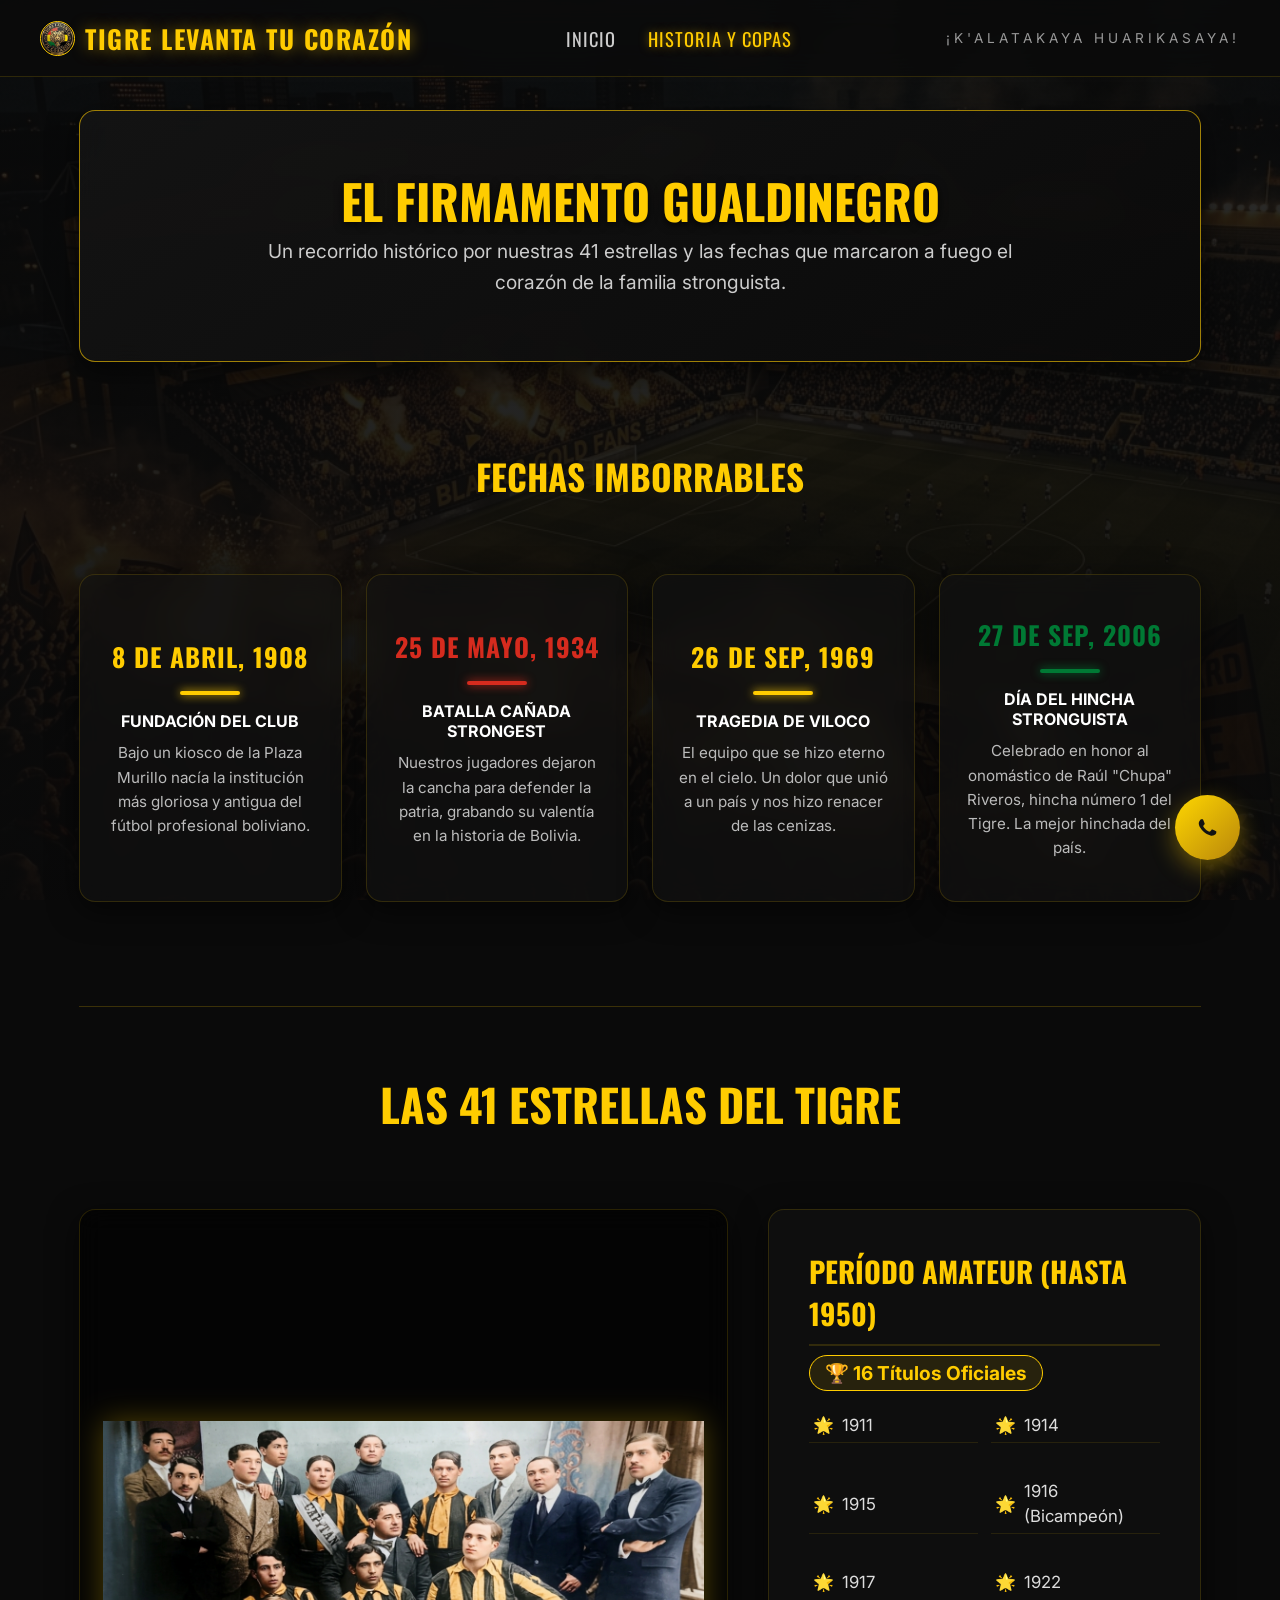
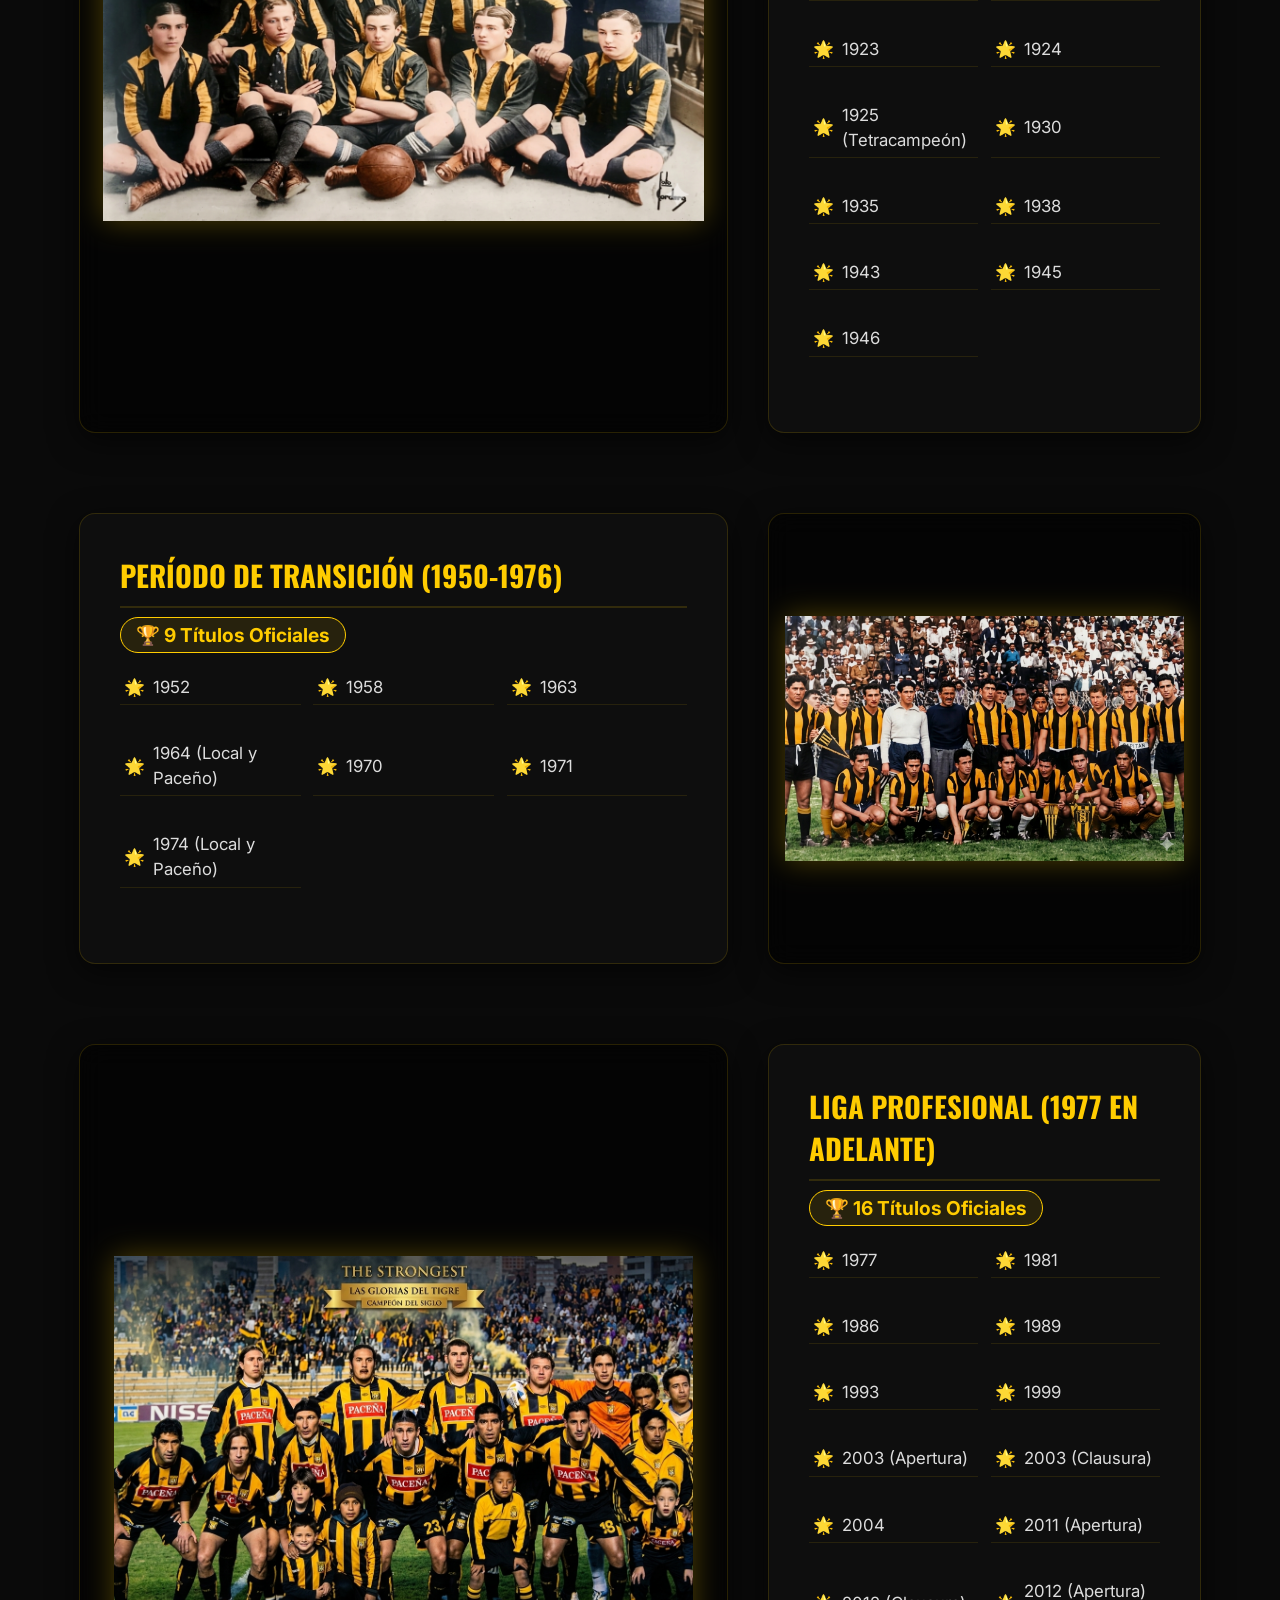
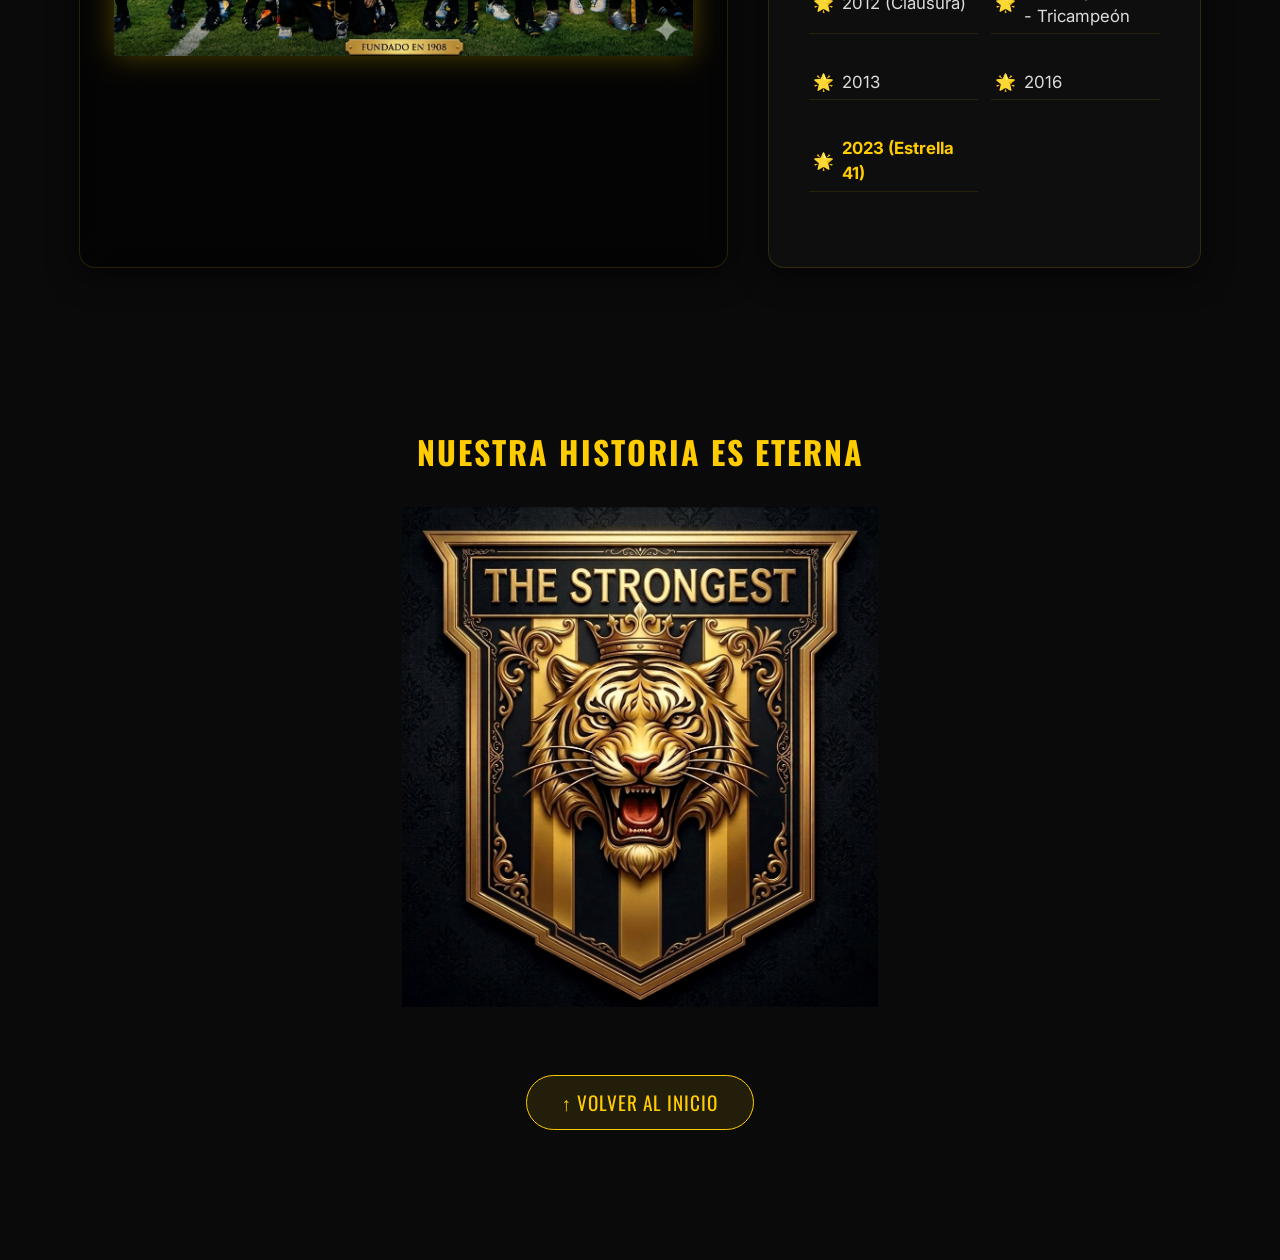
==== historia.html @ fad2a31a "Agregada pagina historia.html y nav links actualizados" ====
<!DOCTYPE html>
<html lang="es">

<head>
    <meta charset="UTF-8">
    <meta name="viewport" content="width=device-width, initial-scale=1.0">
    <title>Historia y Copas | Tigre Levanta Tu Corazón</title>
    <meta name="description"
        content="Línea de tiempo de las 41 estrellas y fechas históricas del Club The Strongest.">
    <link
        href="https://fonts.googleapis.com/css2?family=Oswald:wght@400;600;700&family=Inter:wght@300;400;600;800&display=swap"
        rel="stylesheet">
    <link rel="stylesheet" href="css/styles.css">
    <style>
        .timeline-list {
            list-style: none; display: grid; grid-template-columns: repeat(auto-fit, minmax(140px, 1fr)); gap: 0.8rem; text-align: left; margin-bottom: 1rem;
        }
        .timeline-list li {
            font-size: 1.05rem; padding: 4px; border-bottom: 1px solid rgba(255,204,0,0.1); display: flex; align-items: center; gap: 8px;
        }
        .timeline-card {
            width: 100%; text-align: left; align-items: flex-start; justify-content: flex-start;
        }
        .timeline-card h3 {
            font-size: 1.8rem; border-bottom: 2px solid var(--card-border); padding-bottom: 10px; margin-bottom: 15px; width: 100%; color: var(--gold);
        }
        .timeline-card p {
            text-align: left; width: 100%; color: #ccc; margin-bottom: 1.5rem;
        }
    </style>
</head>

<body>
    <!-- Navbar -->
    <nav class="navbar">
        <div class="nav-brand">
            <img src="assets/logo.png" alt="Logo" class="nav-logo"> TIGRE LEVANTA TU CORAZÓN
        </div>
        <div class="nav-links">
            <a href="index.html" class="nav-link">Inicio</a>
            <a href="historia.html" class="nav-link active">Historia y Copas</a>
        </div>
        <div class="nav-slogan">¡K'ALATAKAYA HUARIKASAYA!</div>
    </nav>

    <main class="main-container">
        
        <!-- Hero Section -->
        <div class="hero-card dynamic-card" style="max-width: 100%; text-align: center; justify-content: center; margin-bottom: 1rem; padding: 4rem 2rem;">
            <h1 style="font-size: 3rem;">El Firmamento Gualdinegro</h1>
            <p style="text-align: center; font-size: 1.2rem; max-width: 800px; margin: 0 auto;">Un recorrido histórico por nuestras 41 estrellas y las fechas que marcaron a fuego el corazón de la familia stronguista.</p>
        </div>

        <!-- Hitos Históricos -->
        <h2 style="color:var(--gold); text-align:center; font-family:'Oswald', sans-serif; font-size: 2.2rem; margin: 2rem 0;">Fechas Imborrables</h2>
        
        <div class="pillars-grid-row" style="grid-template-columns: repeat(4, 1fr);">
            <div class="pillar-card dynamic-card" style="padding: 2.5rem 1.5rem;">
                <h3 style="color:var(--gold); font-size:1.6rem; letter-spacing: 1px;">8 de Abril, 1908</h3>
                <div class="accent-line gold" style="margin-bottom: 1rem;"></div>
                <p style="font-weight:bold; color: #fff; margin-bottom: 10px; text-transform: uppercase;">Fundación del Club</p>
                <p style="font-size:0.95rem; color:#bbb; line-height: 1.6;">Bajo un kiosco de la Plaza Murillo nacía la institución más gloriosa y antigua del fútbol profesional boliviano.</p>
            </div>

            <div class="pillar-card dynamic-card" style="padding: 2.5rem 1.5rem;">
                <h3 style="color:var(--red); font-size:1.6rem; letter-spacing: 1px;">25 de Mayo, 1934</h3>
                <div class="accent-line red" style="margin-bottom: 1rem;"></div>
                <p style="font-weight:bold; color: #fff; margin-bottom: 10px; text-transform: uppercase;">Batalla Cañada Strongest</p>
                <p style="font-size:0.95rem; color:#bbb; line-height: 1.6;">Nuestros jugadores dejaron la cancha para defender la patria, grabando su valentía en la historia de Bolivia.</p>
            </div>
            
            <div class="pillar-card dynamic-card" style="padding: 2.5rem 1.5rem;">
                <h3 style="color:var(--gold); font-size:1.6rem; letter-spacing: 1px;">26 de Sep, 1969</h3>
                <div class="accent-line gold" style="margin-bottom: 1rem;"></div>
                <p style="font-weight:bold; color: #fff; margin-bottom: 10px; text-transform: uppercase;">Tragedia de Viloco</p>
                <p style="font-size:0.95rem; color:#bbb; line-height: 1.6;">El equipo que se hizo eterno en el cielo. Un dolor que unió a un país y nos hizo renacer de las cenizas.</p>
            </div>

            <div class="pillar-card dynamic-card" style="padding: 2.5rem 1.5rem;">
                <h3 style="color:var(--green); font-size:1.6rem; letter-spacing: 1px;">27 de Sep, 2006</h3>
                <div class="accent-line green" style="margin-bottom: 1rem;"></div>
                <p style="font-weight:bold; color: #fff; margin-bottom: 10px; text-transform: uppercase;">Día del Hincha Stronguista</p>
                <p style="font-size:0.95rem; color:#bbb; line-height: 1.6;">Celebrado en honor al onomástico de Raúl "Chupa" Riveros, hincha número 1 del Tigre. La mejor hinchada del país.</p>
            </div>
        </div>

        <!-- Timeline Copas -->
        <h2 style="color:var(--gold); text-align:center; font-family:'Oswald', sans-serif; font-size: 2.8rem; margin: 4rem 0 2rem; border-top: 1px solid rgba(255,204,0,0.2); padding-top: 4rem;">Las 41 Estrellas del Tigre</h2>

        <!-- Era Amateur -->
        <div class="top-grid" style="margin-bottom: 2.5rem;">
            <div class="star-card dynamic-card" style="padding:1rem; overflow:hidden; border-radius: 16px; background: rgba(0,0,0,0.6); align-items:center; justify-content:center; display:flex;">
                <img src="assets/copas.png" alt="Amateur" style="width:100%; height:100%; object-fit:contain; min-height:350px; max-height:400px; filter: drop-shadow(0 0 15px rgba(255,204,0,0.3));">
            </div>
            <div class="news-card dynamic-card timeline-card">
                <h3>Período Amateur (hasta 1950)</h3>
                <p><span style="color:var(--gold); font-weight:bold; font-size:1.2rem; background: rgba(255,204,0,0.1); padding: 5px 15px; border-radius: 20px; border: 1px solid var(--gold);">🏆 16 Títulos Oficiales</span></p>
                <ul class="timeline-list">
                    <li><span style="color:var(--gold)">🌟</span> 1911</li>
                    <li><span style="color:var(--gold)">🌟</span> 1914</li>
                    <li><span style="color:var(--gold)">🌟</span> 1915</li>
                    <li><span style="color:var(--gold)">🌟</span> 1916 (Bicampeón)</li>
                    <li><span style="color:var(--gold)">🌟</span> 1917</li>
                    <li><span style="color:var(--gold)">🌟</span> 1922</li>
                    <li><span style="color:var(--gold)">🌟</span> 1923</li>
                    <li><span style="color:var(--gold)">🌟</span> 1924</li>
                    <li><span style="color:var(--gold)">🌟</span> 1925 (Tetracampeón)</li>
                    <li><span style="color:var(--gold)">🌟</span> 1930</li>
                    <li><span style="color:var(--gold)">🌟</span> 1935</li>
                    <li><span style="color:var(--gold)">🌟</span> 1938</li>
                    <li><span style="color:var(--gold)">🌟</span> 1943</li>
                    <li><span style="color:var(--gold)">🌟</span> 1945</li>
                    <li><span style="color:var(--gold)">🌟</span> 1946</li>
                </ul>
            </div>
        </div>

        <!-- Periodo de Transición -->
        <div class="top-grid" style="margin-bottom: 2.5rem;">
            <div class="news-card dynamic-card timeline-card">
                <h3>Período de Transición (1950-1976)</h3>
                <p><span style="color:var(--gold); font-weight:bold; font-size:1.2rem; background: rgba(255,204,0,0.1); padding: 5px 15px; border-radius: 20px; border: 1px solid var(--gold);">🏆 9 Títulos Oficiales</span></p>
                <ul class="timeline-list">
                    <li><span style="color:var(--gold)">🌟</span> 1952</li>
                    <li><span style="color:var(--gold)">🌟</span> 1958</li>
                    <li><span style="color:var(--gold)">🌟</span> 1963</li>
                    <li><span style="color:var(--gold)">🌟</span> 1964 (Local y Paceño)</li>
                    <li><span style="color:var(--gold)">🌟</span> 1970</li>
                    <li><span style="color:var(--gold)">🌟</span> 1971</li>
                    <li><span style="color:var(--gold)">🌟</span> 1974 (Local y Paceño)</li>
                </ul>
            </div>
            <div class="star-card dynamic-card" style="padding:1rem; overflow:hidden; border-radius: 16px; background: rgba(0,0,0,0.6); align-items:center; justify-content:center; display:flex;">
                <img src="assets/jugador.png" alt="Jugador" style="width:100%; height:100%; object-fit:contain; min-height:350px; max-height:400px; filter: drop-shadow(0 0 15px rgba(255,204,0,0.3));">
            </div>
        </div>

        <!-- Liga Profesional -->
        <div class="top-grid" style="margin-bottom: 2.5rem;">
            <div class="star-card dynamic-card" style="padding:1rem; overflow:hidden; border-radius: 16px; background: rgba(0,0,0,0.6); align-items:center; justify-content:center; display:flex;">
                <img src="assets/historia.png" alt="Historia" style="width:100%; height:100%; object-fit:contain; min-height:350px; max-height:400px; filter: drop-shadow(0 0 15px rgba(255,204,0,0.3));">
            </div>
            <div class="news-card dynamic-card timeline-card">
                <h3>Liga Profesional (1977 en adelante)</h3>
                <p><span style="color:var(--gold); font-weight:bold; font-size:1.2rem; background: rgba(255,204,0,0.1); padding: 5px 15px; border-radius: 20px; border: 1px solid var(--gold);">🏆 16 Títulos Oficiales</span></p>
                <ul class="timeline-list">
                    <li><span style="color:var(--gold)">🌟</span> 1977</li>
                    <li><span style="color:var(--gold)">🌟</span> 1981</li>
                    <li><span style="color:var(--gold)">🌟</span> 1986</li>
                    <li><span style="color:var(--gold)">🌟</span> 1989</li>
                    <li><span style="color:var(--gold)">🌟</span> 1993</li>
                    <li><span style="color:var(--gold)">🌟</span> 1999</li>
                    <li><span style="color:var(--gold)">🌟</span> 2003 (Apertura)</li>
                    <li><span style="color:var(--gold)">🌟</span> 2003 (Clausura)</li>
                    <li><span style="color:var(--gold)">🌟</span> 2004</li>
                    <li><span style="color:var(--gold)">🌟</span> 2011 (Apertura)</li>
                    <li><span style="color:var(--gold)">🌟</span> 2012 (Clausura)</li>
                    <li><span style="color:var(--gold)">🌟</span> 2012 (Apertura) - Tricampeón</li>
                    <li><span style="color:var(--gold)">🌟</span> 2013</li>
                    <li><span style="color:var(--gold)">🌟</span> 2016</li>
                    <li><span style="color:var(--gold)">🌟</span> <strong style="color:var(--gold)">2023 (Estrella 41)</strong></li>
                </ul>
            </div>
        </div>

        <!-- El Firmamento Glorioso -->
        <div style="width:100%; margin: 5rem 0; text-align:center;">
            <style>
                @keyframes firmamentoGlow {
                    0% { filter: drop-shadow(0 0 10px rgba(255, 204, 0, 0.4)) brightness(1); transform: scale(1); }
                    50% { filter: drop-shadow(0 0 40px rgba(255, 204, 0, 0.9)) brightness(1.3); transform: scale(1.03); }
                    100% { filter: drop-shadow(0 0 10px rgba(255, 204, 0, 0.4)) brightness(1); transform: scale(1); }
                }
                .firmamento-img {
                    max-width: 100%;
                    max-height: 500px;
                    object-fit: contain;
                    animation: firmamentoGlow 4s infinite ease-in-out;
                }
            </style>
            <h3 style="color:var(--gold); font-family:'Oswald', sans-serif; font-size: 2rem; margin-bottom:2rem; letter-spacing:2px; text-transform:uppercase;">Nuestra Historia es Eterna</h3>
            <img src="assets/firmamento.png" alt="Firmamento" class="firmamento-img">
            
            <!-- Botón Volver Arriba -->
            <div style="margin-top: 4rem;">
                <button onclick="window.scrollTo({top: 0, behavior: 'smooth'})" style="background: rgba(255,204,0,0.1); border: 1px solid var(--gold); color: var(--gold); font-family: 'Oswald', sans-serif; font-size: 1.2rem; padding: 12px 35px; border-radius: 30px; cursor: pointer; transition: all 0.3s; text-transform: uppercase; letter-spacing: 1px;">
                    ↑ Volver al Inicio
                </button>
                <style>
                    button:hover { background: var(--gold) !important; color: #000 !important; box-shadow: 0 0 20px rgba(255,204,0,0.7); }
                </style>
            </div>
        </div>

    </main>

    <!-- Floating WhatsApp -->
    <div class="wa-widget" id="wa-widget">
        <svg class="wa-icon" viewBox="0 0 24 24" fill="currentColor">
            <path d="M17.472 14.382c-.297-.149-1.758-.867-2.03-.967-.273-.099-.471-.148-.67.15-.197.297-.767.966-.94 1.164-.173.199-.347.223-.644.075-.297-.15-1.255-.463-2.39-1.475-.883-.788-1.48-1.761-1.653-2.059-.173-.297-.018-.458.13-.606.134-.133.298-.347.446-.52.149-.174.198-.298.298-.497.099-.198.05-.371-.025-.52-.075-.149-.669-1.612-.916-2.207-.242-.579-.487-.5-.669-.51-.173-.008-.371-.01-.57-.01-.198 0-.52.074-.792.372-.272.297-1.04 1.016-1.04 2.479 0 1.462 1.065 2.875 1.213 3.074.149.198 2.096 3.2 5.077 4.487.709.306 1.262.489 1.694.625.712.227 1.36.195 1.871.118.571-.085 1.758-.719 2.006-1.413.248-.694.248-1.289.173-1.413-.074-.124-.272-.198-.57-.347"/>
        </svg>
    </div>
    
    <div class="wa-popup" id="wa-popup">
        <div class="wa-header">
            <div class="wa-header-info">
                <img src="assets/logo.png" alt="Canal" class="wa-avatar">
                <div>
                    <h4>Canal Stronguista</h4>
                    <span>En línea</span>
                </div>
            </div>
            <button id="wa-close">&times;</button>
        </div>
        <div class="wa-body">
            <div class="wa-chat-bubble">
                ¡Hola, hermano stronguista! 🐯 Únete a nuestro canal oficial de WhatsApp para la mejor pasión e historia.
                <span class="wa-time">19:08</span>
            </div>
            <a href="https://whatsapp.com/channel/0029VaCy4aOJ93wQYquJHR3Q" target="_blank" class="wa-btn">Unirme al Canal</a>
        </div>
    </div>

    <!-- Scripts -->
    <script src="js/main.js"></script>
</body>
</html>
---- css/styles.css ----
:root {
    --bg-dark: #0a0a0a;
    --gold: #FFCC00;
    --gold-glow: rgba(255, 204, 0, 0.5);
    --red: #D52B1E;
    --green: #007934;
    --card-bg: rgba(18, 18, 18, 0.65);
    --card-border: rgba(255, 204, 0, 0.15);
    --text-main: #E0E0E0;
}

* { box-sizing: border-box; margin: 0; padding: 0; }

body {
    background-color: var(--bg-dark);
    color: var(--text-main);
    font-family: 'Inter', sans-serif;
    background-image: 
        linear-gradient(rgba(10, 10, 10, 0.85), rgba(10, 10, 10, 0.95)),
        url('../assets/stadium.png');
    background-size: cover;
    background-position: center;
    background-attachment: fixed;
    -webkit-font-smoothing: antialiased;
    overflow-x: hidden;
}

h1, h2, h3, h4, .nav-brand {
    font-family: 'Oswald', sans-serif;
    text-transform: uppercase;
}

/* Navbar */
.navbar {
    position: fixed;
    top: 0; left: 0; width: 100%;
    padding: 1.2rem 2.5rem;
    display: flex; justify-content: space-between; align-items: center;
    background: rgba(10, 10, 10, 0.8);
    backdrop-filter: blur(16px);
    -webkit-backdrop-filter: blur(16px);
    z-index: 1000;
    border-bottom: 1px solid var(--card-border);
}
.nav-brand {
    color: var(--gold);
    font-size: 1.6rem;
    letter-spacing: 1.5px;
    font-weight: 700;
    display: flex; align-items: center; gap: 10px;
    text-shadow: 0 0 15px var(--gold-glow);
}
.nav-logo {
    width: 35px; height: 35px;
    border-radius: 50%;
    object-fit: cover;
    border: 1px solid var(--gold);
}
.nav-links {
    display: flex; gap: 2rem;
}
.nav-link {
    color: #ccc; text-decoration: none; font-family: 'Oswald', sans-serif;
    font-size: 1.15rem; letter-spacing: 1px; text-transform: uppercase;
    transition: color 0.3s, text-shadow 0.3s;
}
.nav-link:hover, .nav-link.active {
    color: var(--gold); text-shadow: 0 0 10px var(--gold-glow);
}
.nav-slogan {
    font-weight: 400; letter-spacing: 4px; font-size: 0.85rem; color: #999;
}
@media (max-width: 768px) {
    .nav-slogan { display: none; }
    .navbar { padding: 1rem; flex-wrap: wrap; justify-content: center; gap: 1rem; }
    .nav-links { width: 100%; justify-content: center; }
}

/* Main Layout */
.main-container {
    padding: 110px 5% 50px 5%;
    max-width: 1250px;
    margin: 0 auto;
    display: flex;
    flex-direction: column;
    gap: 2.5rem;
}

/* Keyframes for constant floating movements */
@keyframes float1 {
    0%, 100% { transform: translateY(0); }
    50% { transform: translateY(-8px); }
}
@keyframes float2 {
    0%, 100% { transform: translateY(0); }
    50% { transform: translateY(-12px); }
}
@keyframes float3 {
    0%, 100% { transform: translateY(0); }
    50% { transform: translateY(-5px); }
}

/* Dynamic Cards (Glassmorphism + Movement) */
.dynamic-card {
    background: var(--card-bg);
    backdrop-filter: blur(12px);
    -webkit-backdrop-filter: blur(12px);
    border: 1px solid var(--card-border);
    border-radius: 16px;
    padding: 1.8rem;
    transition: all 0.3s ease;
    box-shadow: 0 8px 30px rgba(0,0,0,0.6);
    display: flex; flex-direction: column; align-items: center; text-align: center;
}

/* Apply staggered movements */
.dynamic-card:nth-child(3n+1) { animation: float1 5s ease-in-out infinite; }
.dynamic-card:nth-child(3n+2) { animation: float2 6s ease-in-out infinite; }
.dynamic-card:nth-child(3n+3) { animation: float3 7s ease-in-out infinite; }
.dynamic-card:hover {
    animation-play-state: paused;
    transform: translateY(-5px) scale(1.03);
    box-shadow: 0 15px 40px rgba(255, 204, 0, 0.25);
    border-color: rgba(255, 204, 0, 0.5);
    z-index: 10;
}

/* Top Section: Hero + News Grid */
.top-grid {
    display: grid;
    grid-template-columns: 1.5fr 1fr;
    gap: 2.5rem;
    align-items: stretch;
}
.hero-card {
    width: 100%;
    padding: 3rem 2rem;
    background: linear-gradient(145deg, rgba(20,20,20,0.9), rgba(10,10,10,0.9));
    border-color: rgba(255, 204, 0, 0.6);
    justify-content: center;
}
.logo-container {
    width: 150px; height: 150px;
    margin-bottom: 1.5rem;
    border-radius: 50%;
    overflow: hidden;
    box-shadow: 0 0 35px rgba(255, 204, 0, 0.5);
    border: 4px solid var(--gold);
    background: #000;
}
#main-logo { width: 100%; height: 100%; object-fit: cover; }
.hero-card h1 { color: var(--gold); font-size: 2.4rem; margin-bottom: 0.5rem; text-shadow: 0 2px 10px rgba(0,0,0,0.8); line-height: 1.1; }
.hero-card h2 { font-size: 1.3rem; color: #fff; margin-bottom: 1.5rem; letter-spacing: 2px; }
.hero-card p { color: #ccc; font-size: 1.05rem; line-height: 1.6; max-width: 500px; margin: 0 auto; text-align: justify; }

.news-card { align-items: flex-start; text-align: left; padding: 2.5rem; }
.news-card h3 { color: var(--gold); margin-bottom: 1.2rem; border-bottom: 1px solid var(--card-border); padding-bottom: 0.8rem; width: 100%; font-size: 1.5rem; }
.news-card ul { list-style: none; width: 100%; }
.news-card li { font-size: 0.95rem; margin-bottom: 1.2rem; line-height: 1.5; color: #ddd; cursor: pointer; transition: color 0.2s, padding-left 0.2s; }
.news-card li:hover { color: #fff; padding-left: 8px; }

/* Firmamento Section */
.firmamento-grid {
    display: grid;
    grid-template-columns: repeat(4, 1fr);
    gap: 1.5rem;
}
.star-card { background: rgba(12, 12, 12, 0.85); justify-content: flex-start; padding: 1.5rem; }
.special-star-card { border-color: var(--gold); box-shadow: 0 0 30px rgba(255, 204, 0, 0.2); }
.star-placeholder {
    width: 100%; height: 140px;
    border: 1px dashed rgba(255, 204, 0, 0.4);
    border-radius: 12px; margin-bottom: 1.2rem;
    display: flex; align-items: center; justify-content: center;
    position: relative; overflow: hidden;
}
.star-placeholder.img-copas { background-image: url('../assets/copas.png'); background-size: cover; background-position: center; border: 1px solid var(--gold); }
.star-placeholder.img-jugador { background-image: url('../assets/jugador.png'); background-size: cover; background-position: center; border: 1px solid var(--gold); }
.star-placeholder.img-historia { background-image: url('../assets/historia.png'); background-size: cover; background-position: center; border: 1px solid var(--gold); }
.star-placeholder.special { background-image: url('../assets/firmamento.png'); background-size: cover; background-position: center; border: 2px solid var(--gold); }

.star-card h3 { color: var(--gold); font-size: 1.2rem; margin-bottom: 0.5rem; letter-spacing: 1px; }
.star-card p { font-size: 1rem; color: #ddd; }
.star-card small {
    display: inline-block; margin-top: 0.8rem; font-size: 0.8rem; color: var(--gold);
    text-transform: uppercase; letter-spacing: 1px; font-weight: 600;
    padding: 3px 8px; border: 1px solid rgba(255,204,0,0.3); border-radius: 4px;
}

/* Pillars Section (Row layout) */
.pillars-grid-row {
    display: grid;
    grid-template-columns: repeat(4, 1fr);
    gap: 1.5rem;
}
.pillar-card { justify-content: center; padding: 1.5rem; }
.pillar-card h3 { font-size: 1.2rem; margin-bottom: 1rem; color: #fff; letter-spacing: 1px; }
.accent-line { width: 60px; height: 4px; border-radius: 2px; box-shadow: 0 0 10px currentColor; }
.accent-line.red { background-color: var(--red); color: var(--red); }
.accent-line.yellow { background-color: var(--gold); color: var(--gold); }
.accent-line.green { background-color: var(--green); color: var(--green); }
.accent-line.gold { background-color: var(--gold); color: var(--gold); }

/* Bottom Section: Single centered */
.bottom-grid-single {
    display: flex;
    justify-content: center;
}
.footer-card {
    align-items: center; text-align: center; padding: 3rem 4rem;
    border-radius: 20px; background: rgba(5,5,5,0.85); justify-content: center;
    max-width: 900px; width: 100%;
}
.footer-card h3 { color: var(--gold); font-size: 1.5rem; margin-bottom: 1.2rem; }
.footer-card p { color: #ccc; font-size: 1.05rem; line-height: 1.6; margin-bottom: 2rem; text-align: center; }
.tags { display: flex; flex-wrap: wrap; gap: 1.5rem; justify-content: center; }
.tags span { font-family: 'Oswald', sans-serif; color: #888; font-size: 1.1rem; letter-spacing: 1px; transition: color 0.3s; cursor: pointer; }
.tags span:hover { color: var(--gold); text-shadow: 0 0 10px var(--gold-glow); }

/* Responsive adjustments */
@media (max-width: 1024px) {
    .top-grid { grid-template-columns: 1fr; }
    .firmamento-grid { grid-template-columns: 1fr 1fr; }
    .pillars-grid-row { grid-template-columns: 1fr 1fr; }
}
@media (max-width: 600px) {
    .firmamento-grid { grid-template-columns: 1fr; }
    .pillars-grid-row { grid-template-columns: 1fr; }
    .hero-card { padding: 2rem 1.5rem; }
    .hero-card h1 { font-size: 2rem; }
    .footer-card { padding: 2rem 1.5rem; }
}

/* WhatsApp Widget */
.wa-widget {
    position: fixed; bottom: 2.5rem; right: 2.5rem;
    width: 65px; height: 65px;
    background: linear-gradient(135deg, #FFD700, #B8860B);
    border-radius: 50%;
    display: flex; justify-content: center; align-items: center;
    cursor: pointer;
    box-shadow: 0 8px 25px rgba(255, 204, 0, 0.4);
    z-index: 2000;
    transition: transform 0.3s cubic-bezier(0.175, 0.885, 0.32, 1.275);
}
.wa-widget:hover { transform: scale(1.15) rotate(-5deg); }
.wa-icon { width: 35px; height: 35px; color: #121212; }

.wa-popup {
    position: fixed; bottom: 7.5rem; right: 2.5rem;
    width: 340px; background: #0b141a;
    border: 1px solid var(--card-border); border-radius: 12px;
    z-index: 1999;
    box-shadow: 0 15px 50px rgba(0,0,0,0.9);
    transform: translateY(20px) scale(0.95);
    opacity: 0; pointer-events: none;
    transition: all 0.4s cubic-bezier(0.175, 0.885, 0.32, 1.275);
    overflow: hidden;
}
.wa-popup.active { transform: translateY(0) scale(1); opacity: 1; pointer-events: auto; }
.wa-header {
    background: #202c33; padding: 0.8rem 1.2rem;
    display: flex; justify-content: space-between; align-items: center;
}
.wa-header-info { display: flex; align-items: center; gap: 12px; }
.wa-avatar { width: 40px; height: 40px; border-radius: 50%; object-fit: cover; }
.wa-header h4 { color: #e9edef; font-size: 1rem; text-transform: none; font-family: 'Inter', sans-serif; letter-spacing: normal; }
.wa-header span { color: #8696a0; font-size: 0.8rem; display: block; margin-top: 2px; text-transform: none; font-family: 'Inter', sans-serif; }
.wa-header button { background: none; border: none; color: #8696a0; font-size: 1.8rem; cursor: pointer; line-height: 1; transition: color 0.2s; }
.wa-header button:hover { color: #e9edef; }
.wa-body {
    background: #0b141a url('https://user-images.githubusercontent.com/15075759/28719144-86dc0f70-73b1-11e7-911d-60d70fcded21.png');
    padding: 1.5rem; display: flex; flex-direction: column; gap: 15px;
}
.wa-chat-bubble {
    background: #005c4b; color: #e9edef;
    padding: 10px 12px 20px 12px;
    border-radius: 8px; border-top-left-radius: 0;
    font-size: 0.95rem; position: relative; line-height: 1.4; text-align: left;
    max-width: 90%; align-self: flex-start;
    box-shadow: 0 1px 0.5px rgba(0,0,0,0.13);
}
.wa-time { position: absolute; bottom: 4px; right: 8px; font-size: 0.65rem; color: rgba(255,255,255,0.6); }
.wa-btn {
    display: inline-block; background: #21c063; color: #111b21; text-decoration: none;
    padding: 0.8rem; border-radius: 20px; font-weight: 600; font-family: 'Inter', sans-serif;
    text-transform: none; text-align: center; transition: background 0.3s; margin-top: 5px;
    box-shadow: 0 4px 10px rgba(33, 192, 99, 0.2);
}
.wa-btn:hover { background: #23d366; box-shadow: 0 4px 15px rgba(33, 192, 99, 0.3); }
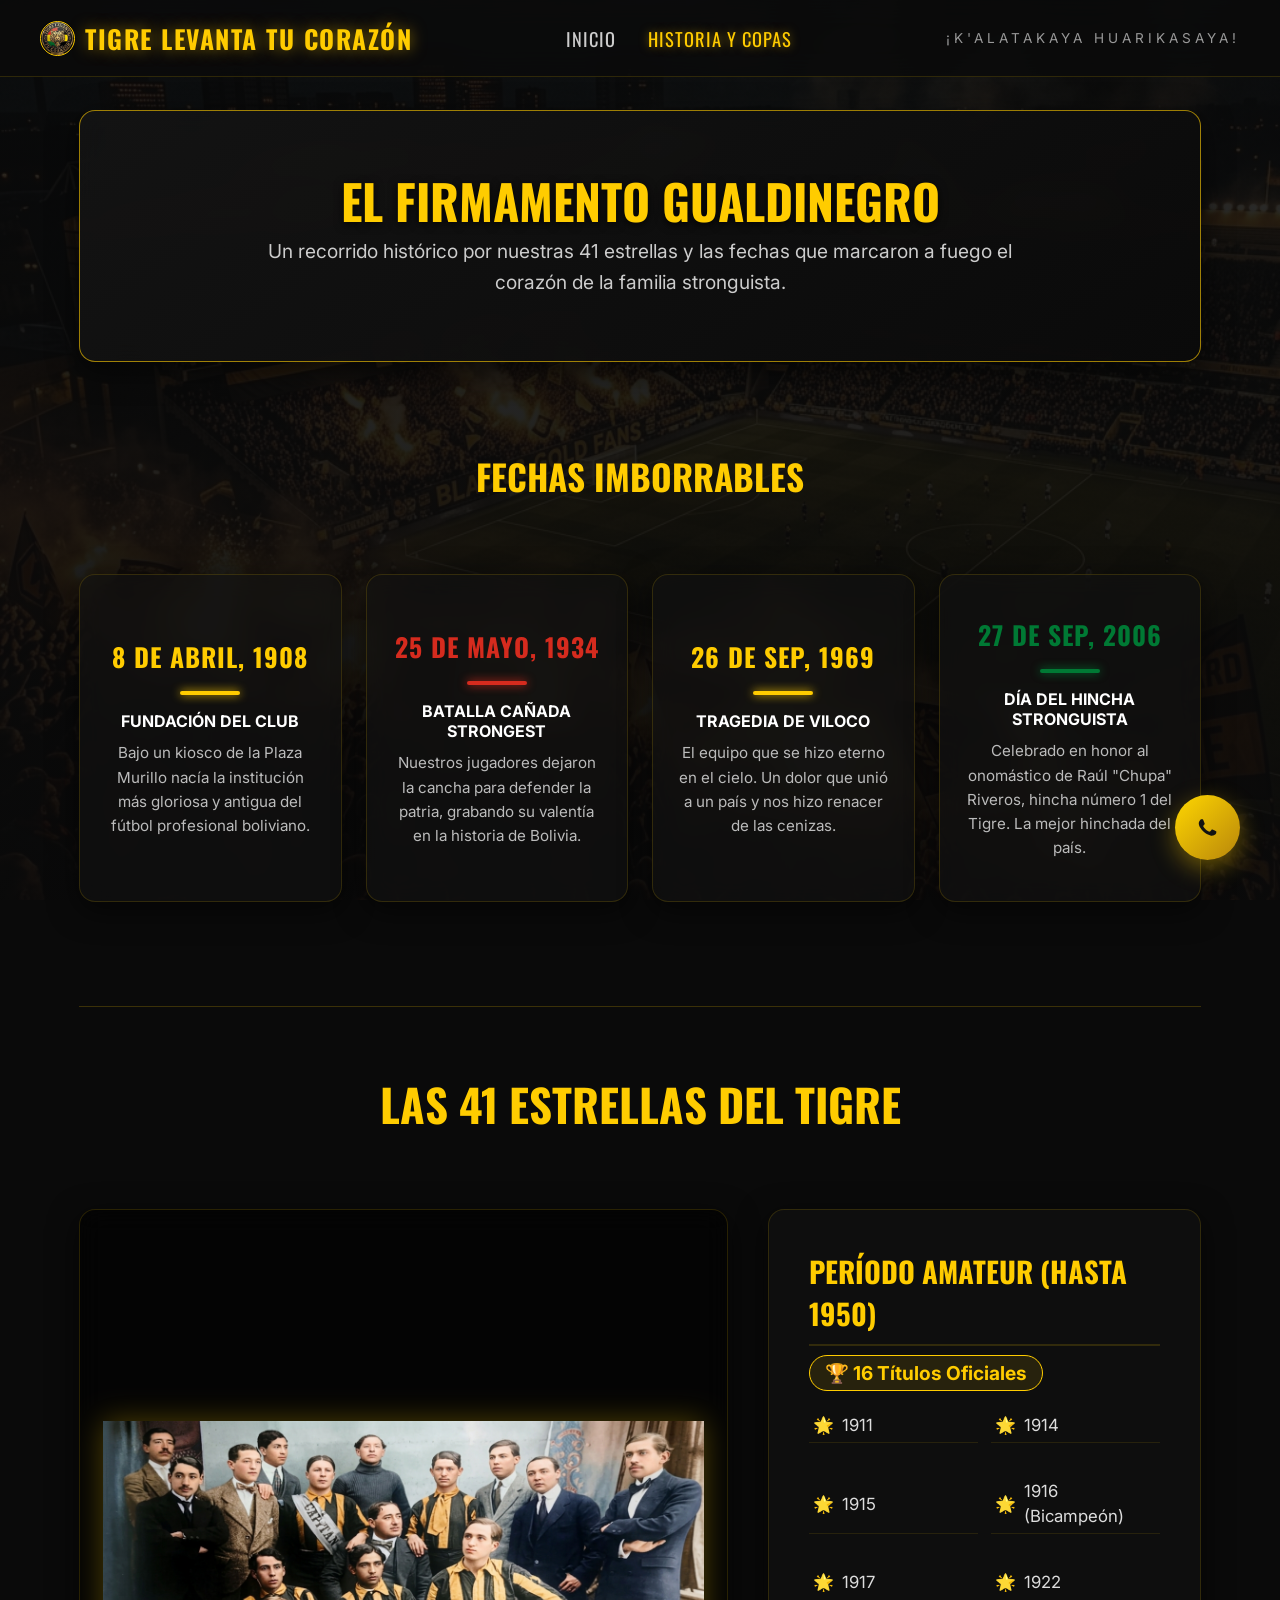
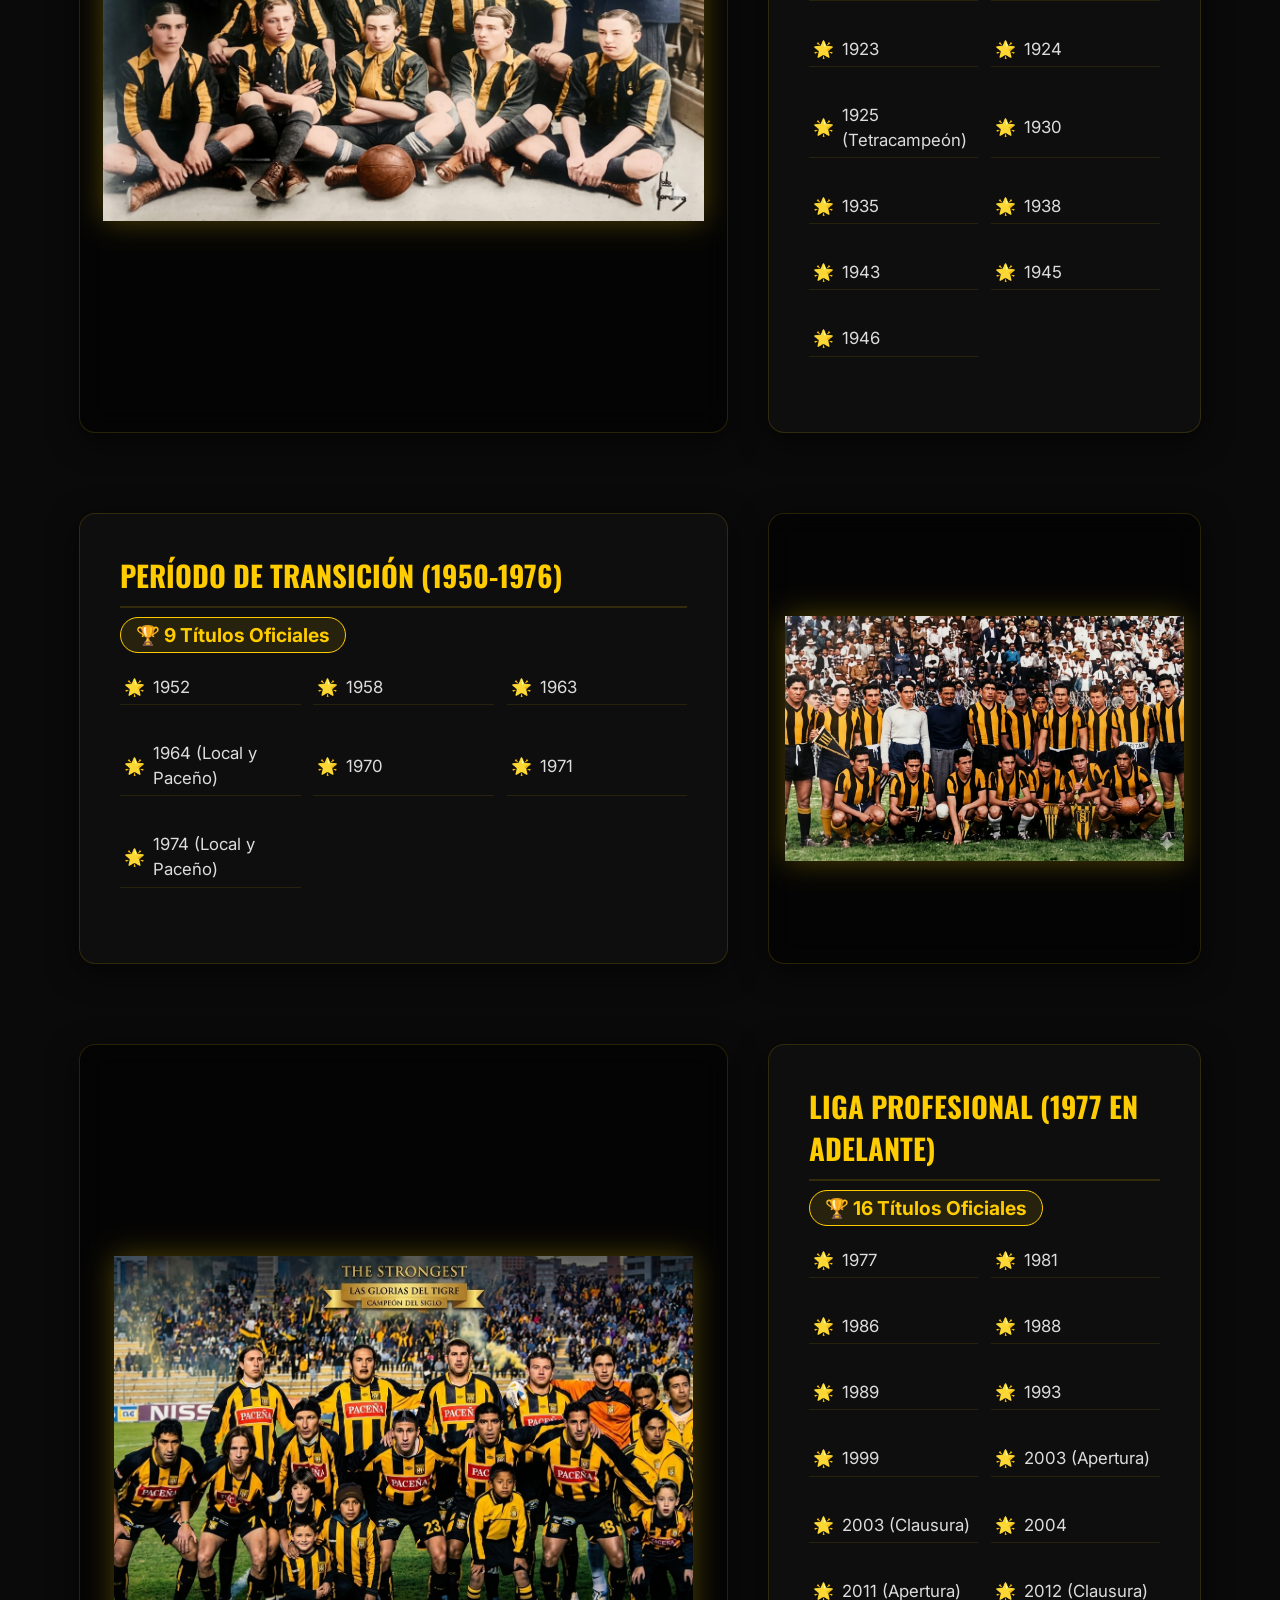
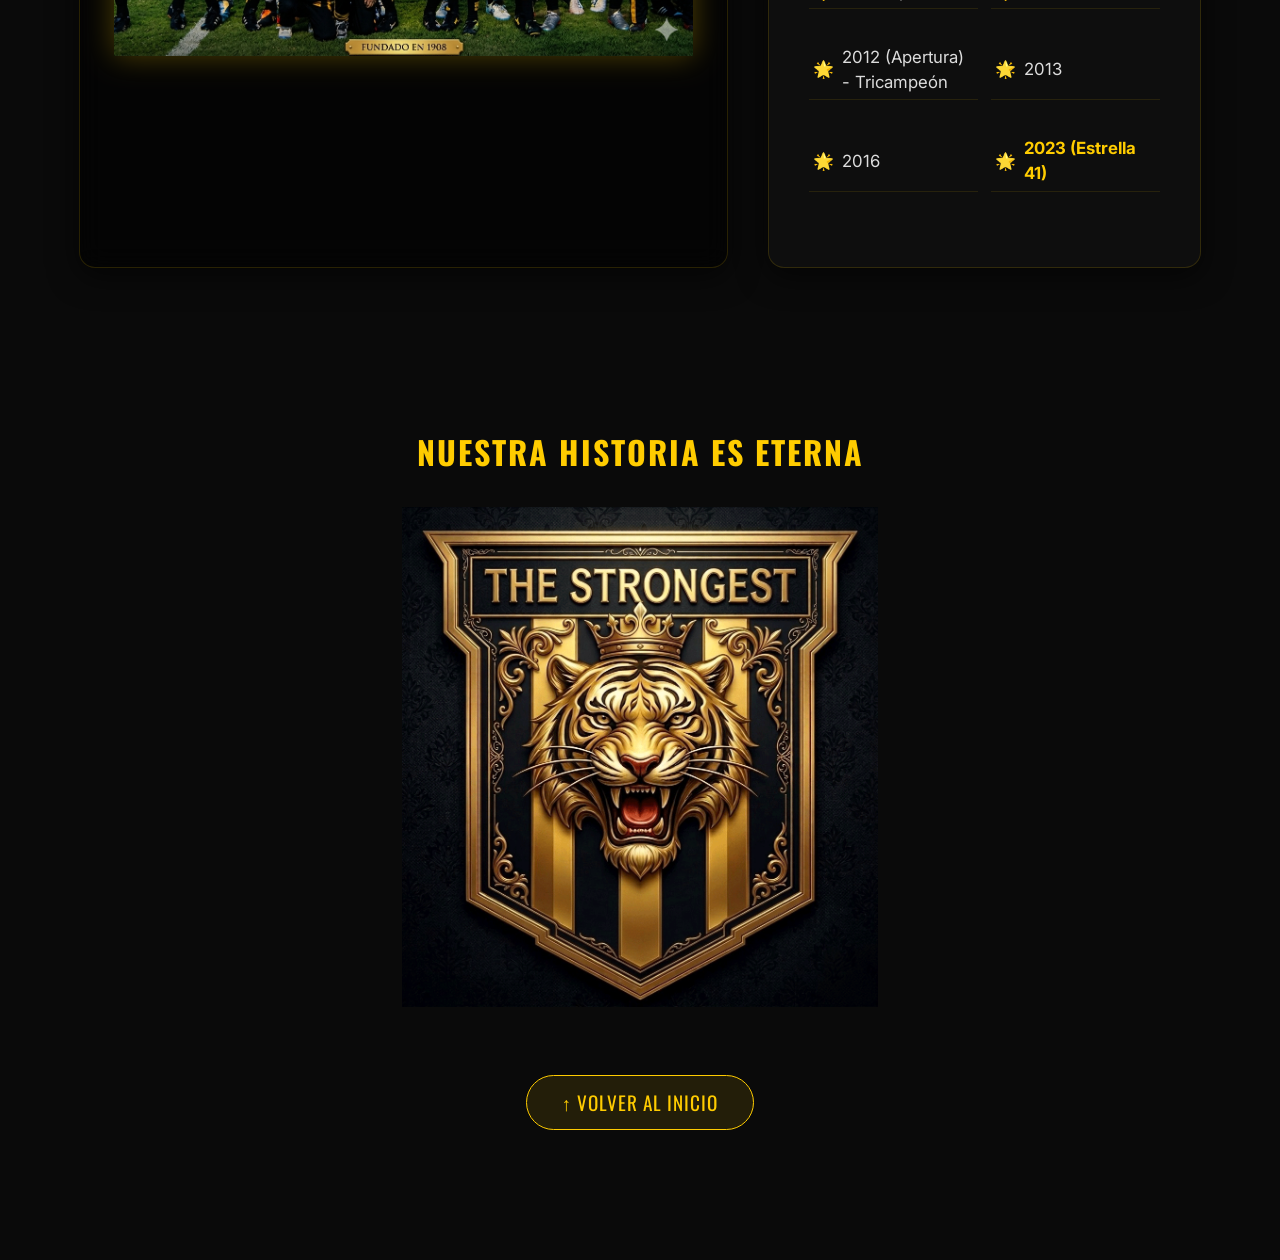
==== commit a555826f: "Agregada la copa de 1988" ====
--- a/historia.html
+++ b/historia.html
@@ -27,6 +27,11 @@
         .timeline-card p {
             text-align: left; width: 100%; color: #ccc; margin-bottom: 1.5rem;
         }
+        @media (max-width: 768px) {
+            .hero-card h1 { font-size: 2.2rem !important; }
+            h2 { font-size: 1.8rem !important; margin: 2rem 0 1rem !important; padding-top: 2rem !important; }
+            .timeline-card h3 { font-size: 1.5rem !important; }
+        }
     </style>
 </head>
 
@@ -54,7 +59,7 @@
         <!-- Hitos Históricos -->
         <h2 style="color:var(--gold); text-align:center; font-family:'Oswald', sans-serif; font-size: 2.2rem; margin: 2rem 0;">Fechas Imborrables</h2>
         
-        <div class="pillars-grid-row" style="grid-template-columns: repeat(4, 1fr);">
+        <div class="pillars-grid-row">
             <div class="pillar-card dynamic-card" style="padding: 2.5rem 1.5rem;">
                 <h3 style="color:var(--gold); font-size:1.6rem; letter-spacing: 1px;">8 de Abril, 1908</h3>
                 <div class="accent-line gold" style="margin-bottom: 1rem;"></div>
@@ -147,6 +152,7 @@
                     <li><span style="color:var(--gold)">🌟</span> 1977</li>
                     <li><span style="color:var(--gold)">🌟</span> 1981</li>
                     <li><span style="color:var(--gold)">🌟</span> 1986</li>
+                    <li><span style="color:var(--gold)">🌟</span> 1988</li>
                     <li><span style="color:var(--gold)">🌟</span> 1989</li>
                     <li><span style="color:var(--gold)">🌟</span> 1993</li>
                     <li><span style="color:var(--gold)">🌟</span> 1999</li>
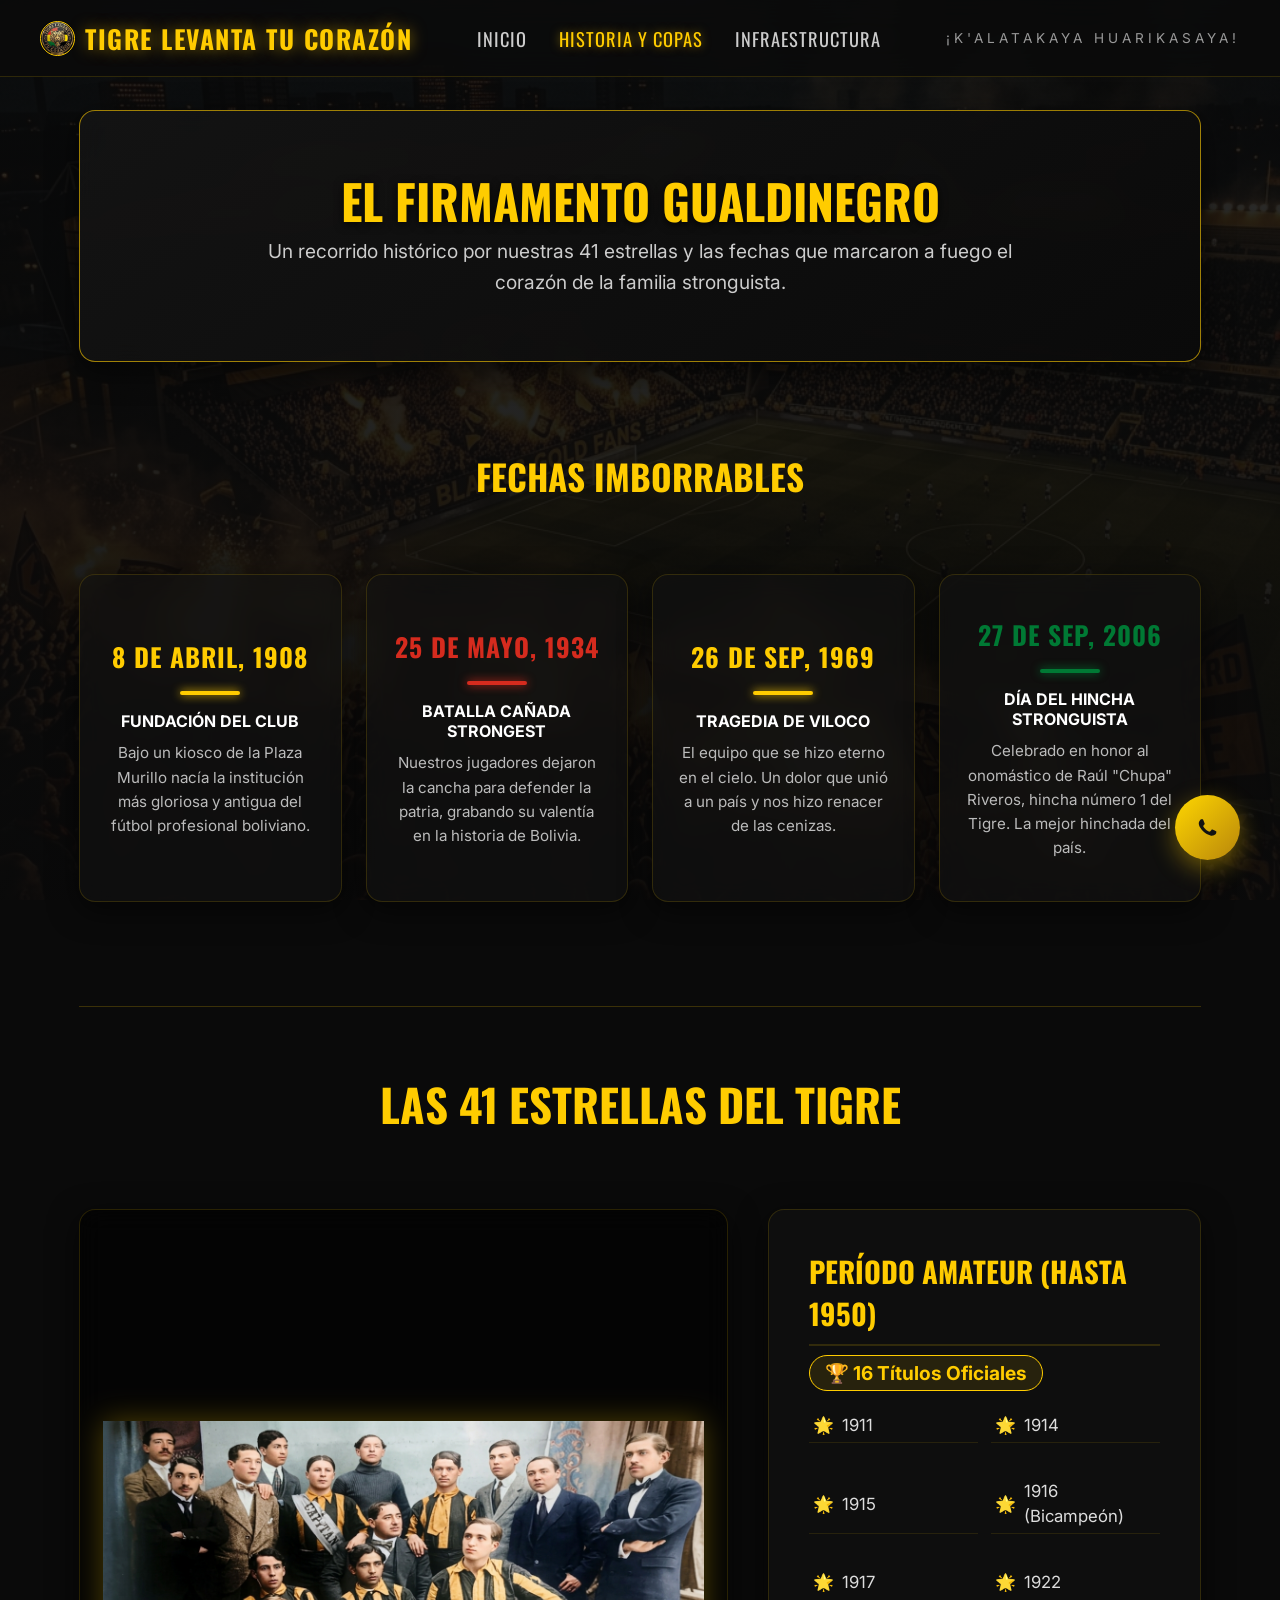
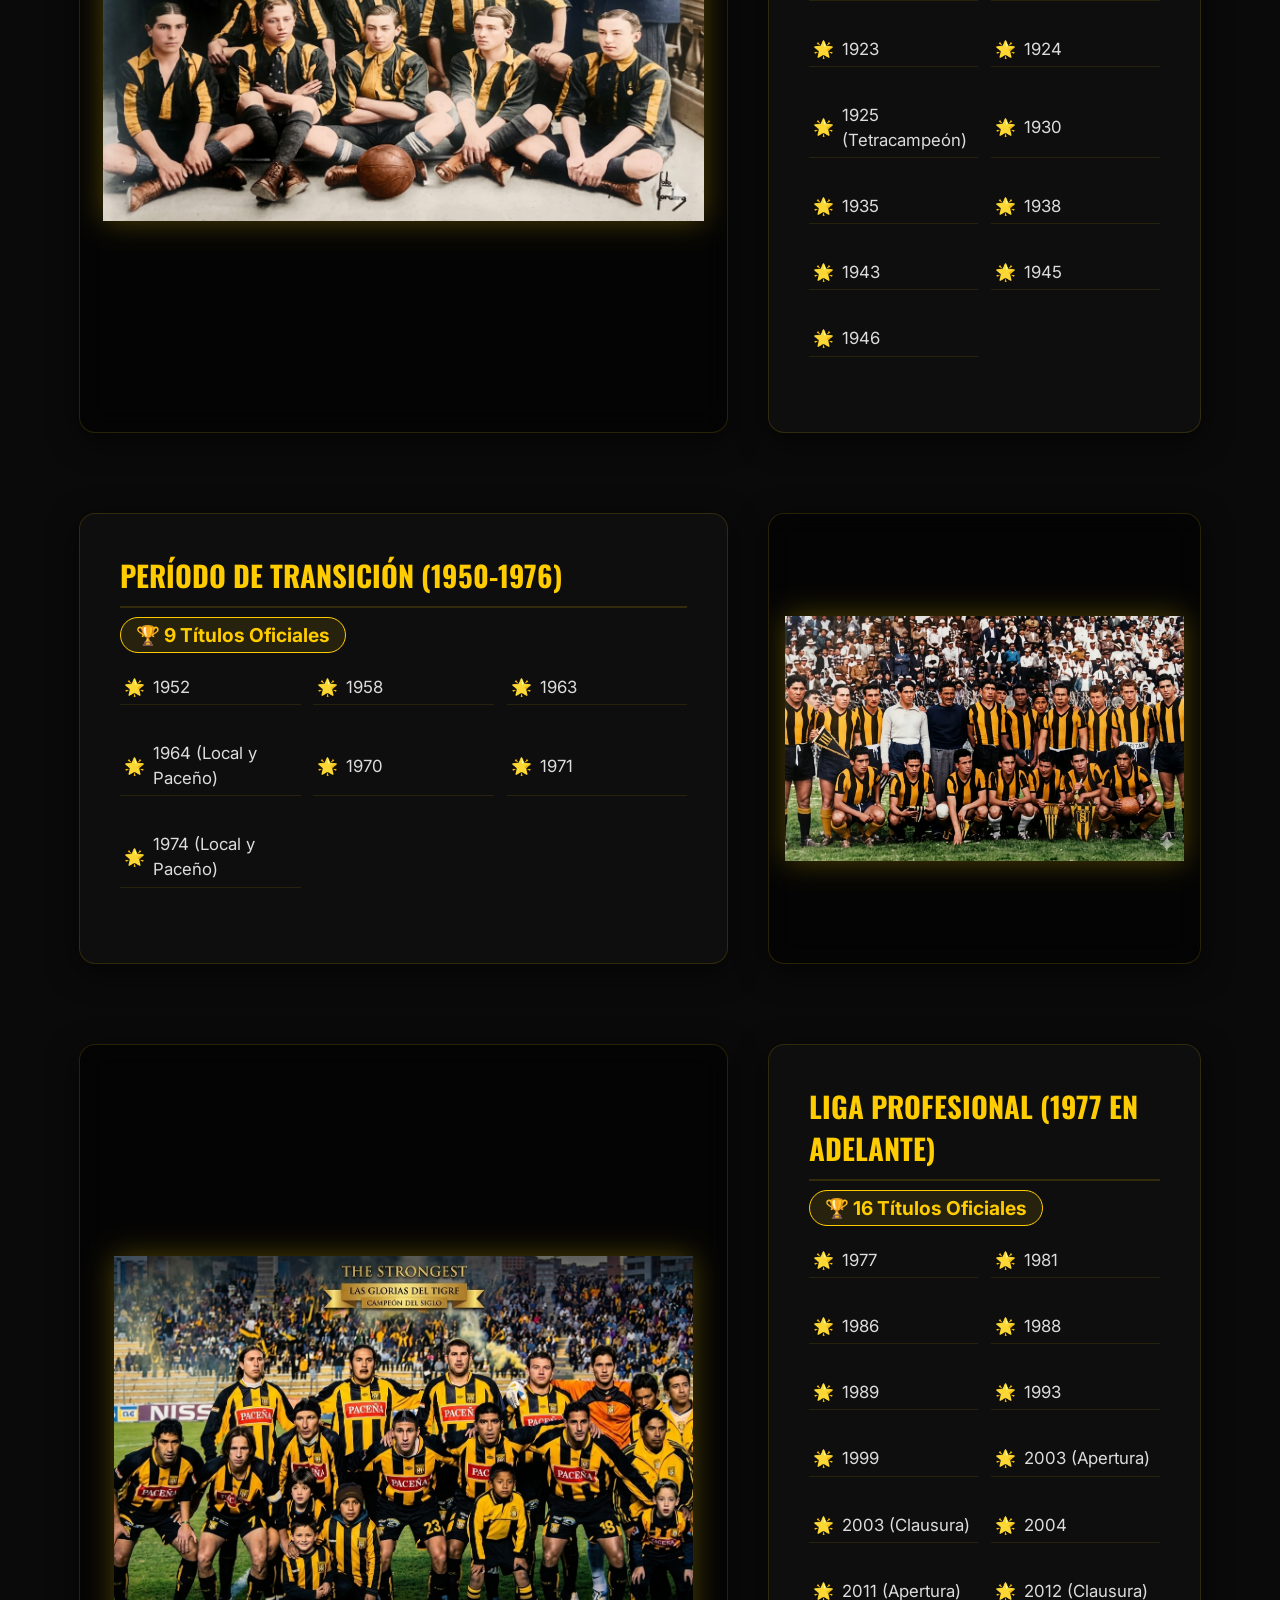
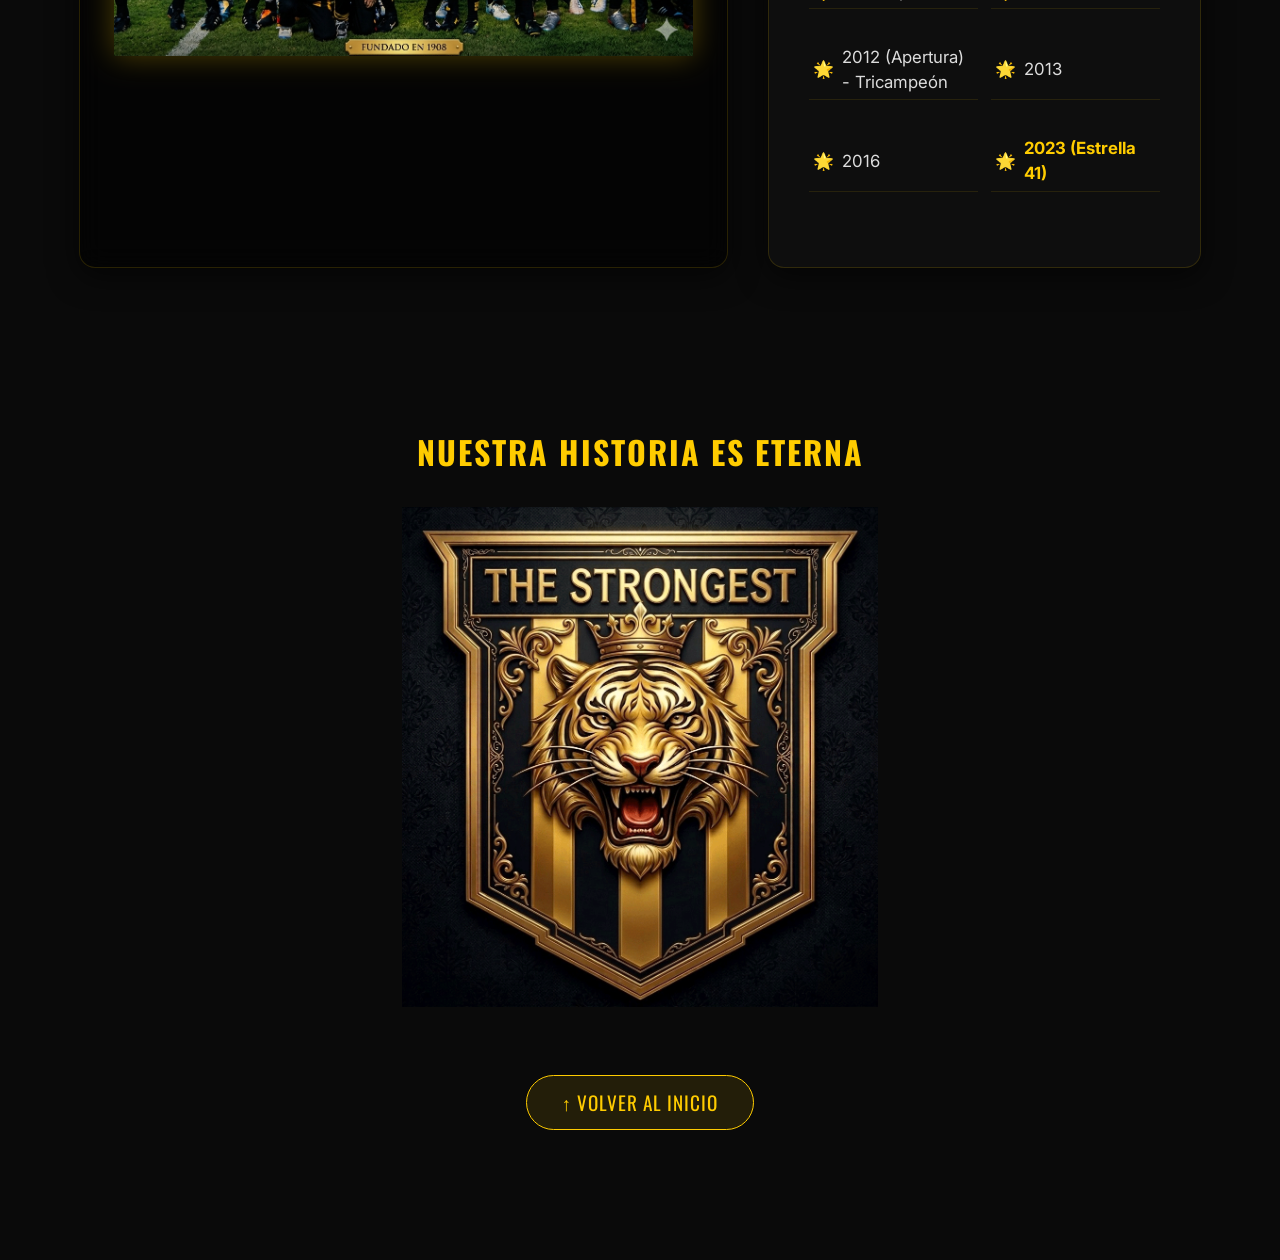
==== commit 8d7454df: "Agregada la pagina de infraestructura y nuevas fotos" ====
--- a/historia.html
+++ b/historia.html
@@ -44,6 +44,7 @@
         <div class="nav-links">
             <a href="index.html" class="nav-link">Inicio</a>
             <a href="historia.html" class="nav-link active">Historia y Copas</a>
+            <a href="infraestructura.html" class="nav-link">Infraestructura</a>
         </div>
         <div class="nav-slogan">¡K'ALATAKAYA HUARIKASAYA!</div>
     </nav>
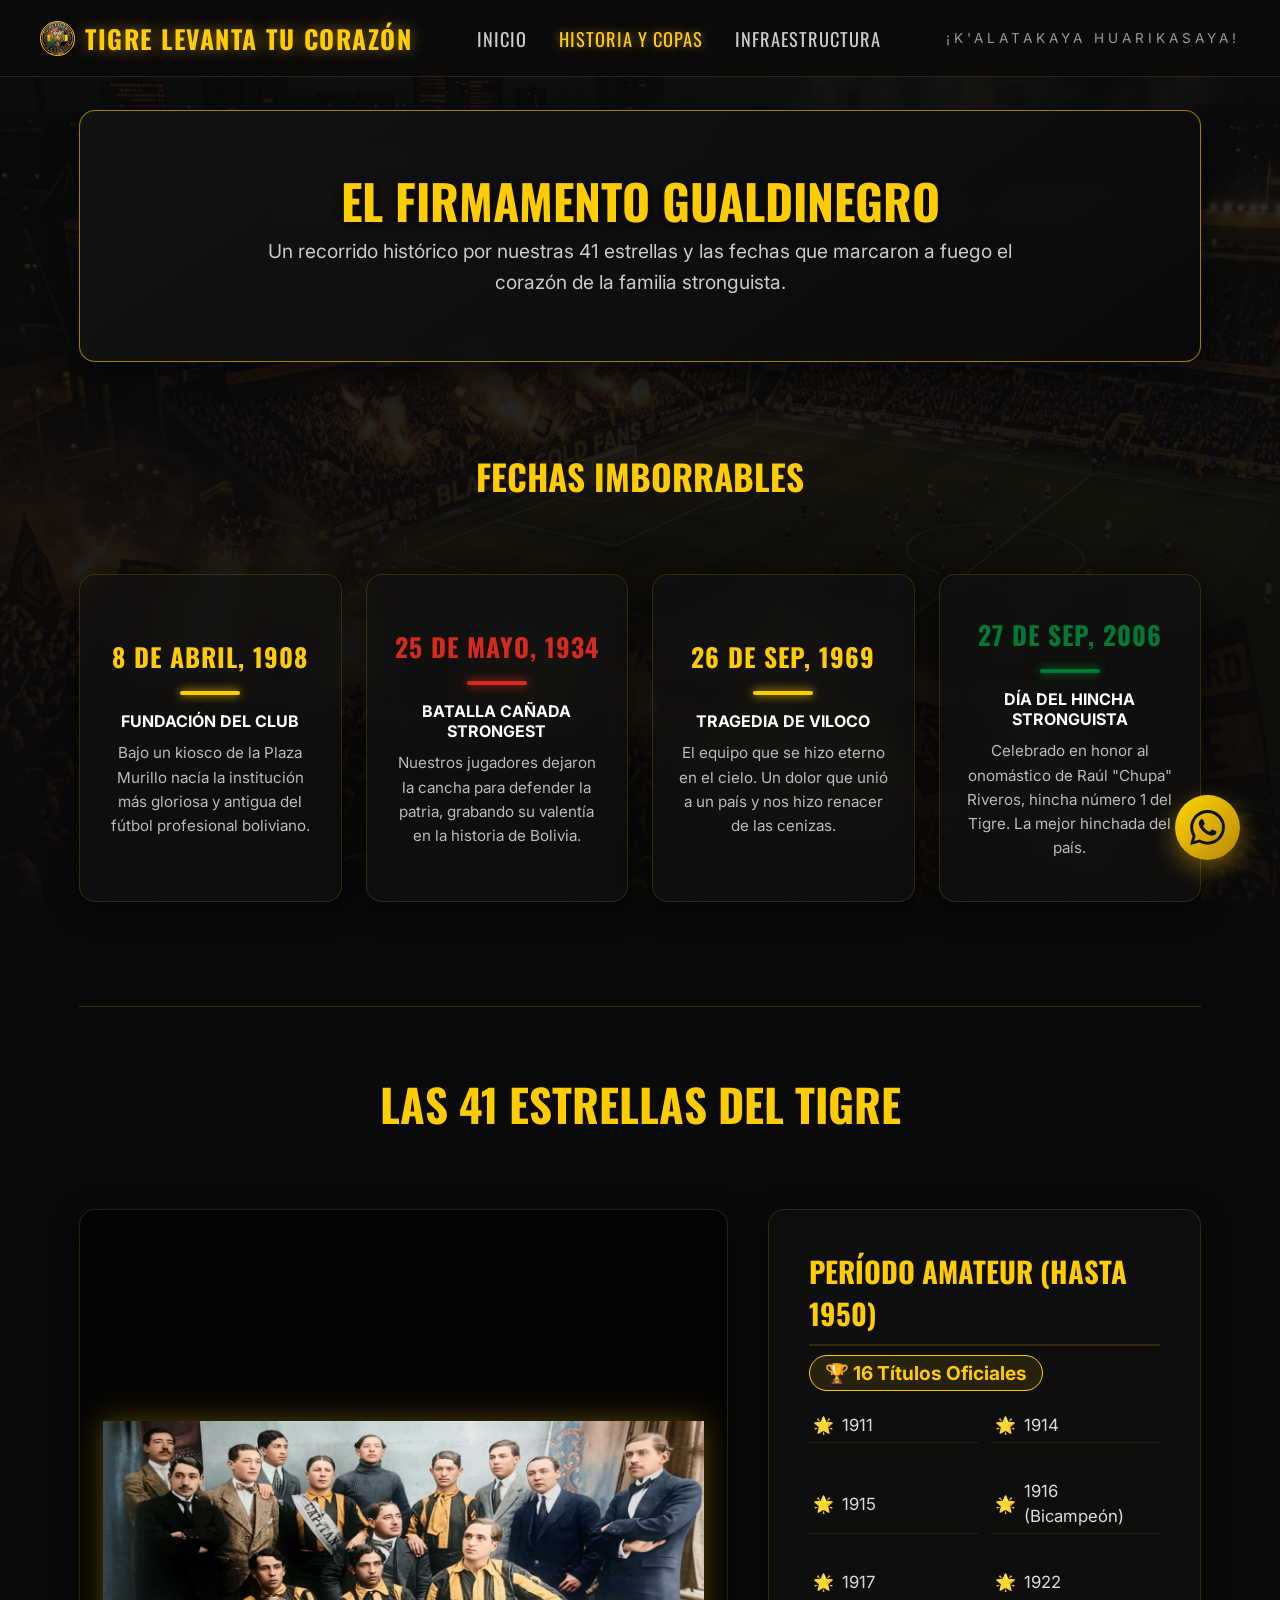
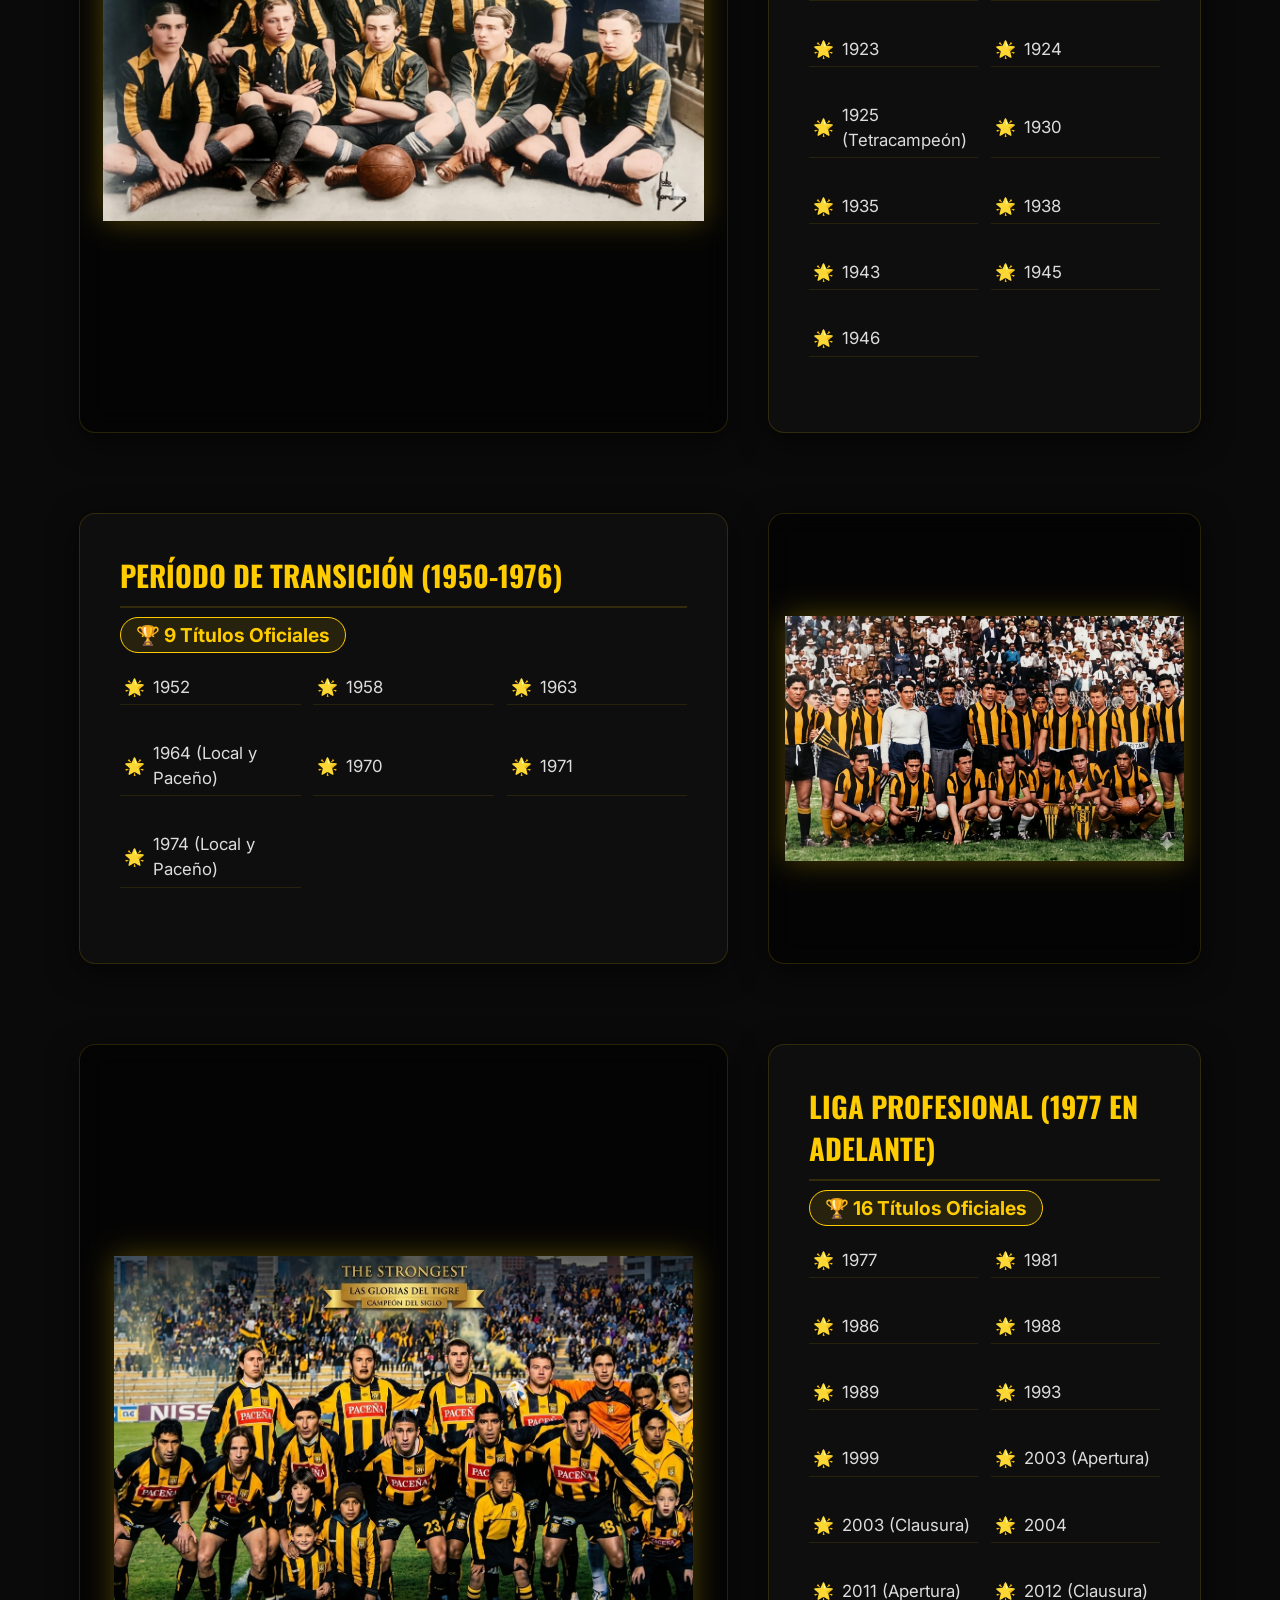
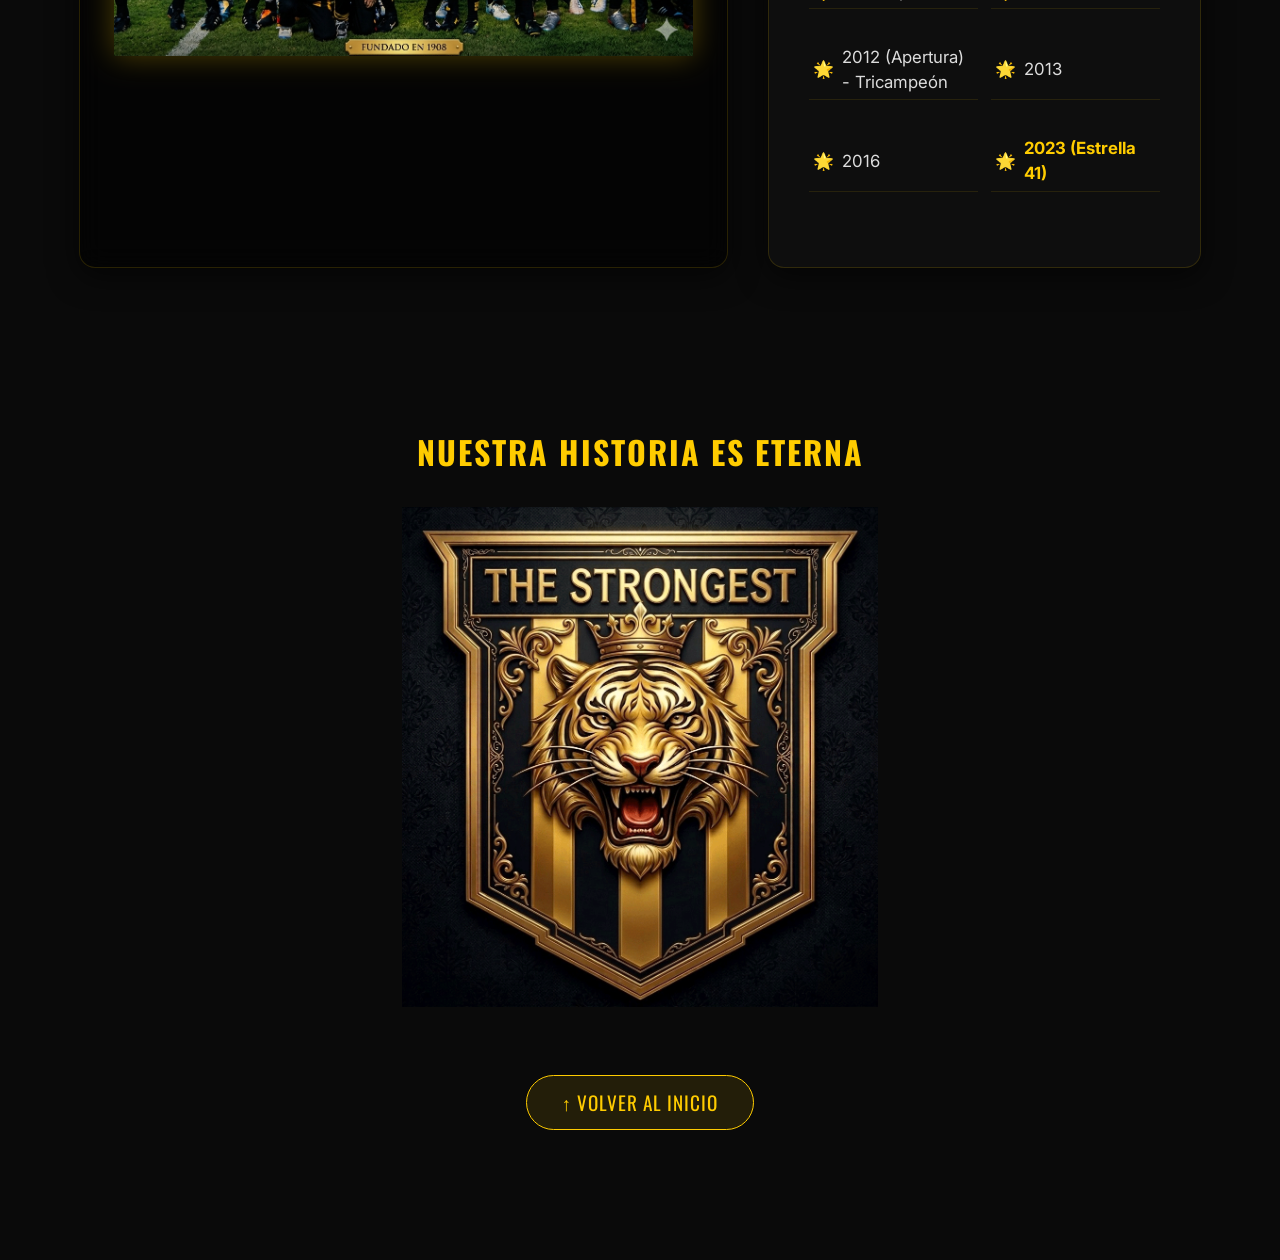
==== commit bad4cad3: "Corregido el icono de whatsapp en todas las paginas" ====
--- a/historia.html
+++ b/historia.html
@@ -204,7 +204,7 @@
     <!-- Floating WhatsApp -->
     <div class="wa-widget" id="wa-widget">
         <svg class="wa-icon" viewBox="0 0 24 24" fill="currentColor">
-            <path d="M17.472 14.382c-.297-.149-1.758-.867-2.03-.967-.273-.099-.471-.148-.67.15-.197.297-.767.966-.94 1.164-.173.199-.347.223-.644.075-.297-.15-1.255-.463-2.39-1.475-.883-.788-1.48-1.761-1.653-2.059-.173-.297-.018-.458.13-.606.134-.133.298-.347.446-.52.149-.174.198-.298.298-.497.099-.198.05-.371-.025-.52-.075-.149-.669-1.612-.916-2.207-.242-.579-.487-.5-.669-.51-.173-.008-.371-.01-.57-.01-.198 0-.52.074-.792.372-.272.297-1.04 1.016-1.04 2.479 0 1.462 1.065 2.875 1.213 3.074.149.198 2.096 3.2 5.077 4.487.709.306 1.262.489 1.694.625.712.227 1.36.195 1.871.118.571-.085 1.758-.719 2.006-1.413.248-.694.248-1.289.173-1.413-.074-.124-.272-.198-.57-.347"/>
+            <path d="M17.472 14.382c-.297-.149-1.758-.867-2.03-.967-.273-.099-.471-.148-.67.15-.197.297-.767.966-.94 1.164-.173.199-.347.223-.644.075-.297-.15-1.255-.463-2.39-1.475-.883-.788-1.48-1.761-1.653-2.059-.173-.297-.018-.458.13-.606.134-.133.298-.347.446-.52.149-.174.198-.298.298-.497.099-.198.05-.371-.025-.52-.075-.149-.669-1.612-.916-2.207-.242-.579-.487-.5-.669-.51-.173-.008-.371-.01-.57-.01-.198 0-.52.074-.792.372-.272.297-1.04 1.016-1.04 2.479 0 1.462 1.065 2.875 1.213 3.074.149.198 2.096 3.2 5.077 4.487.709.306 1.262.489 1.694.625.712.227 1.36.195 1.871.118.571-.085 1.758-.719 2.006-1.413.248-.694.248-1.289.173-1.413-.074-.124-.272-.198-.57-.347m-5.421 7.403h-.004a9.87 9.87 0 01-5.031-1.378l-.361-.214-3.741.982.998-3.648-.235-.374a9.86 9.86 0 01-1.51-5.26c.001-5.45 4.436-9.884 9.888-9.884 2.64 0 5.122 1.03 6.988 2.898a9.825 9.825 0 012.893 6.994c-.003 5.45-4.437 9.884-9.885 9.884m8.413-18.297A11.815 11.815 0 0012.05 0C5.495 0 .16 5.335.157 11.892c0 2.096.547 4.142 1.588 5.945L.057 24l6.305-1.654a11.882 11.882 0 005.683 1.448h.005c6.554 0 11.89-5.335 11.893-11.893a11.821 11.821 0 00-3.48-8.413z"/>
         </svg>
     </div>
     
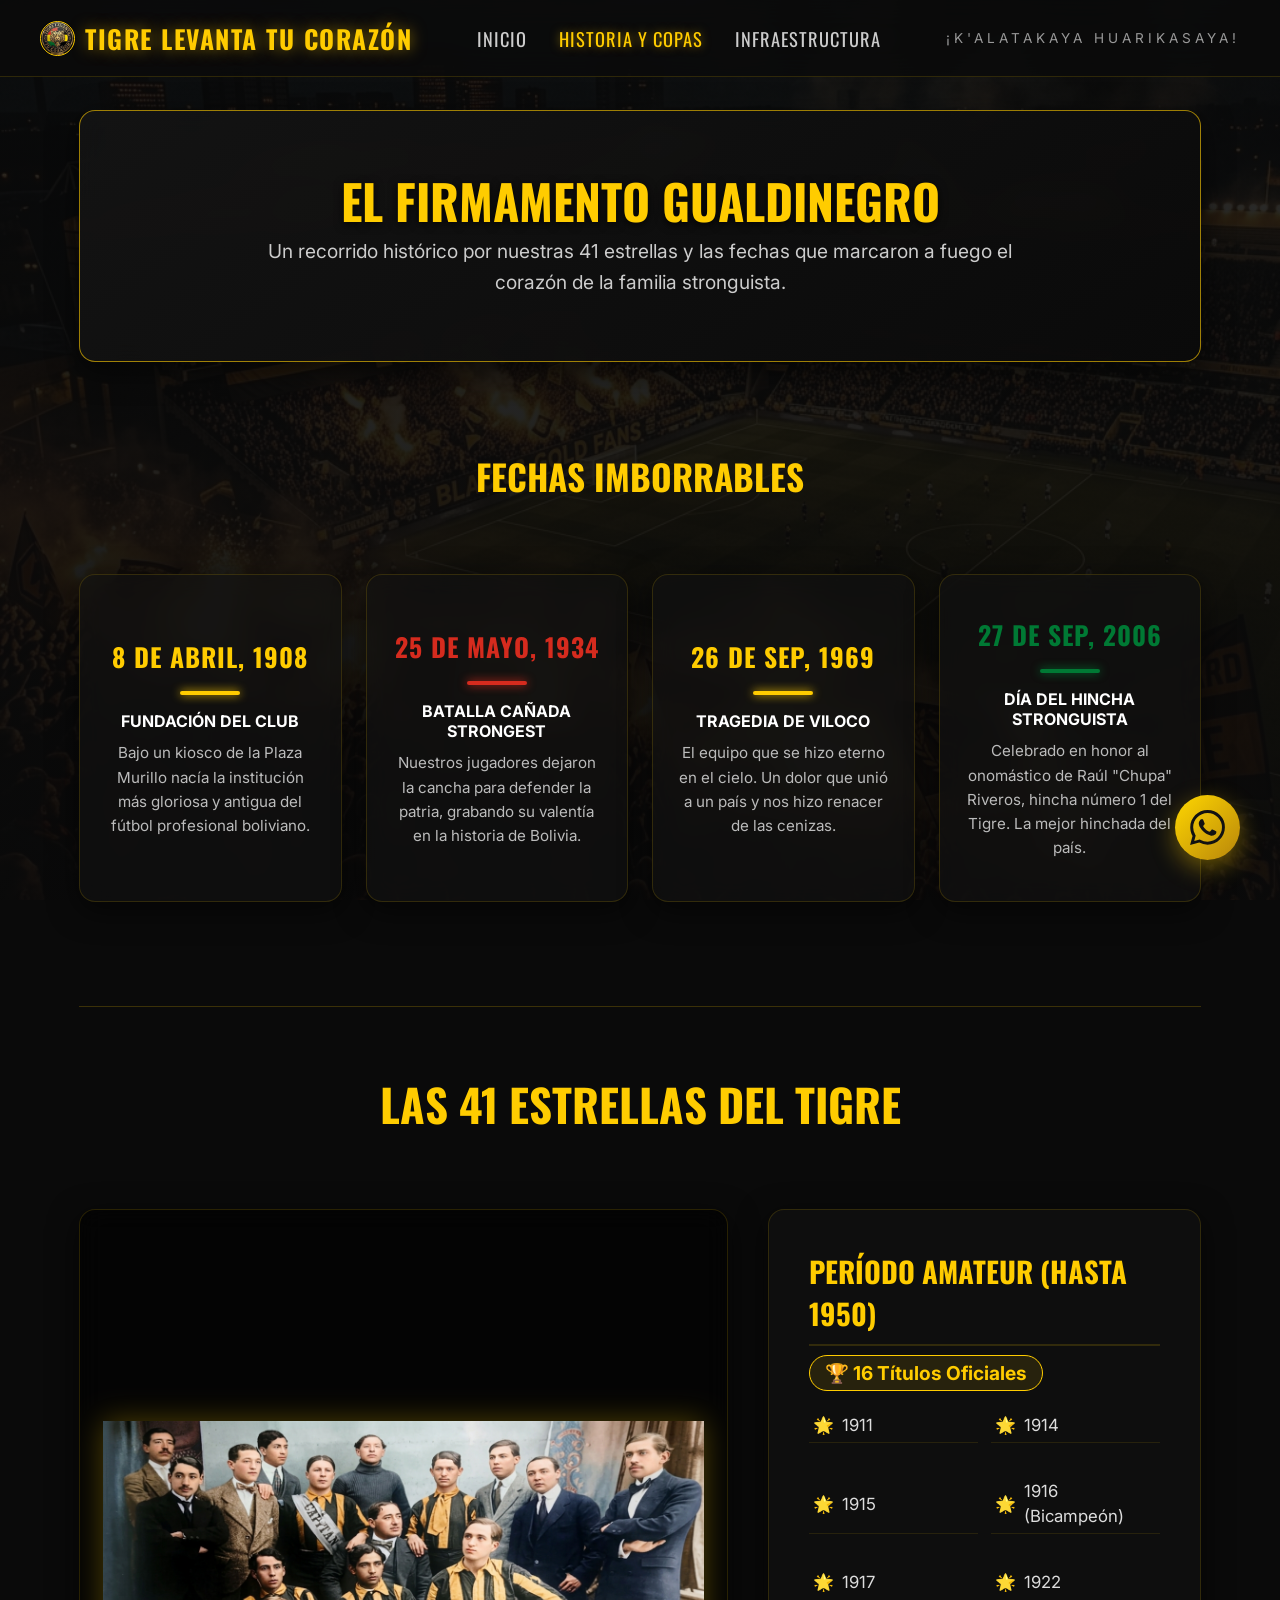
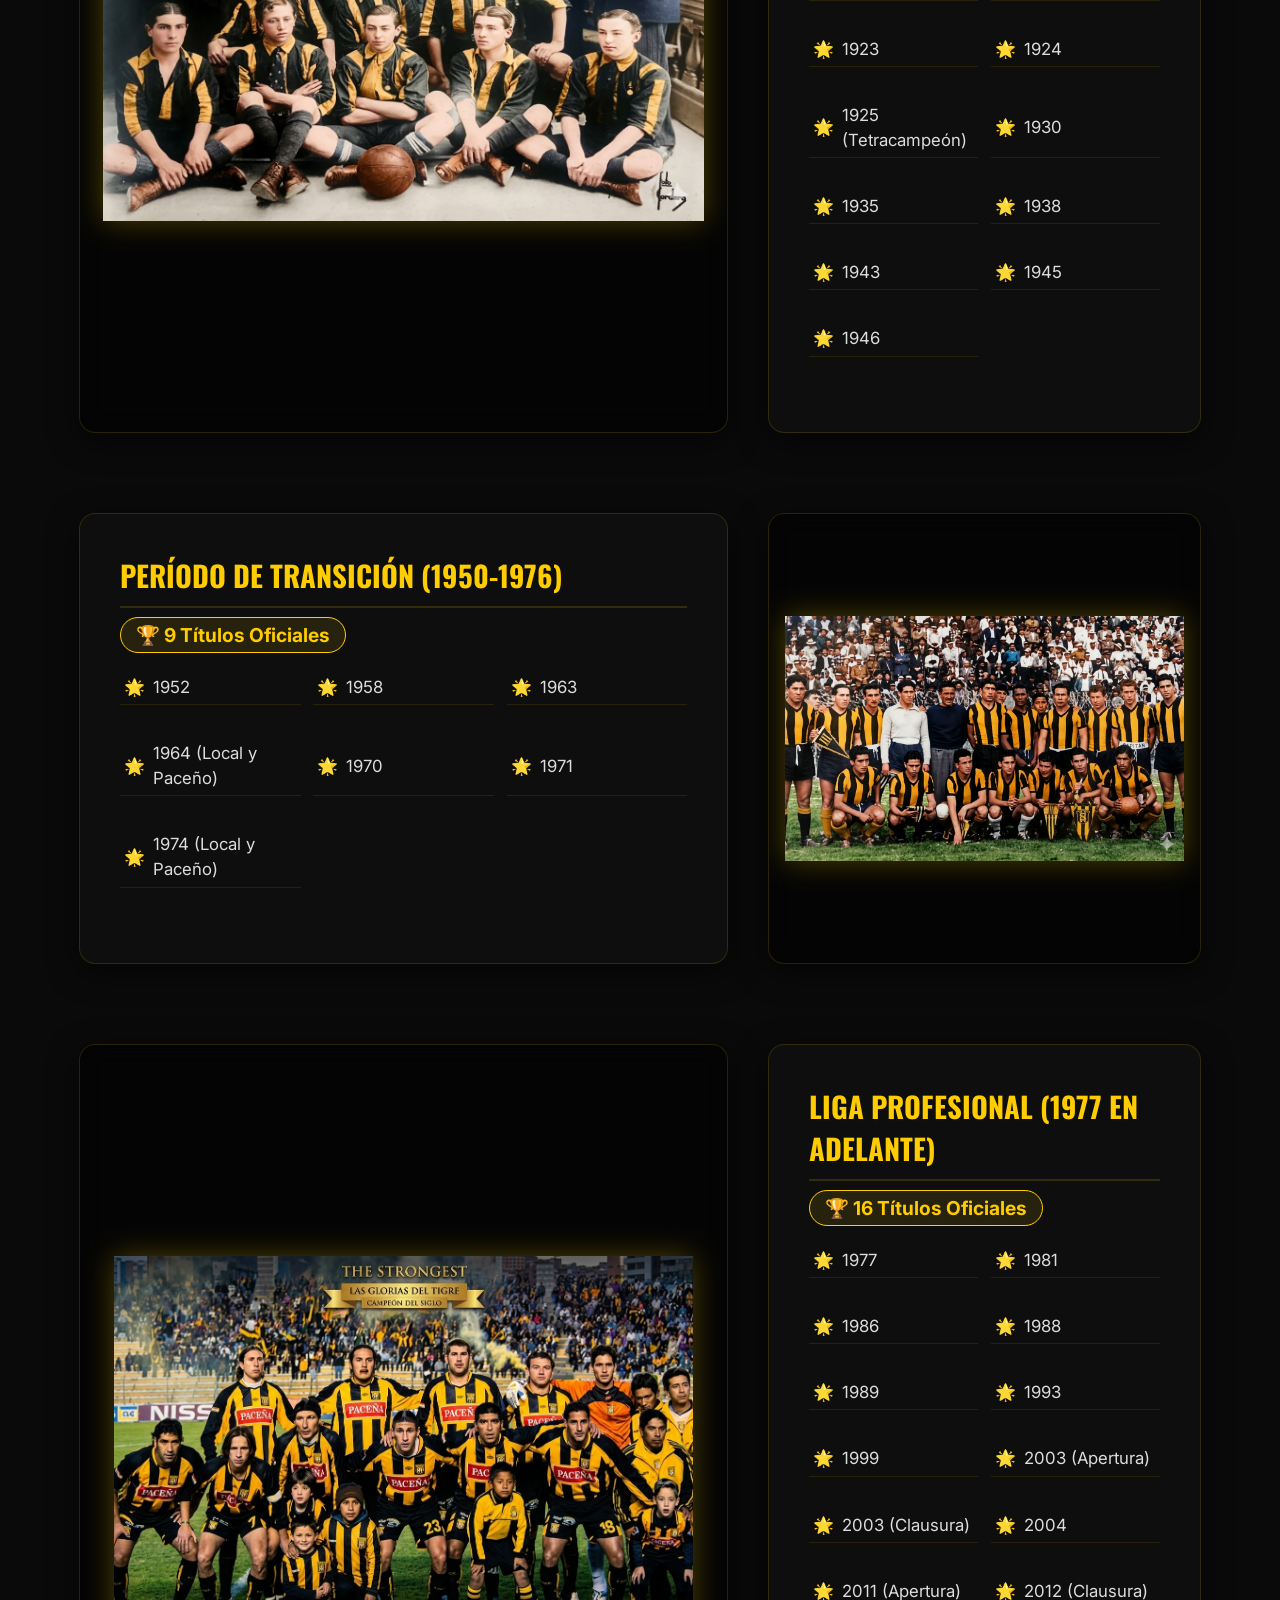
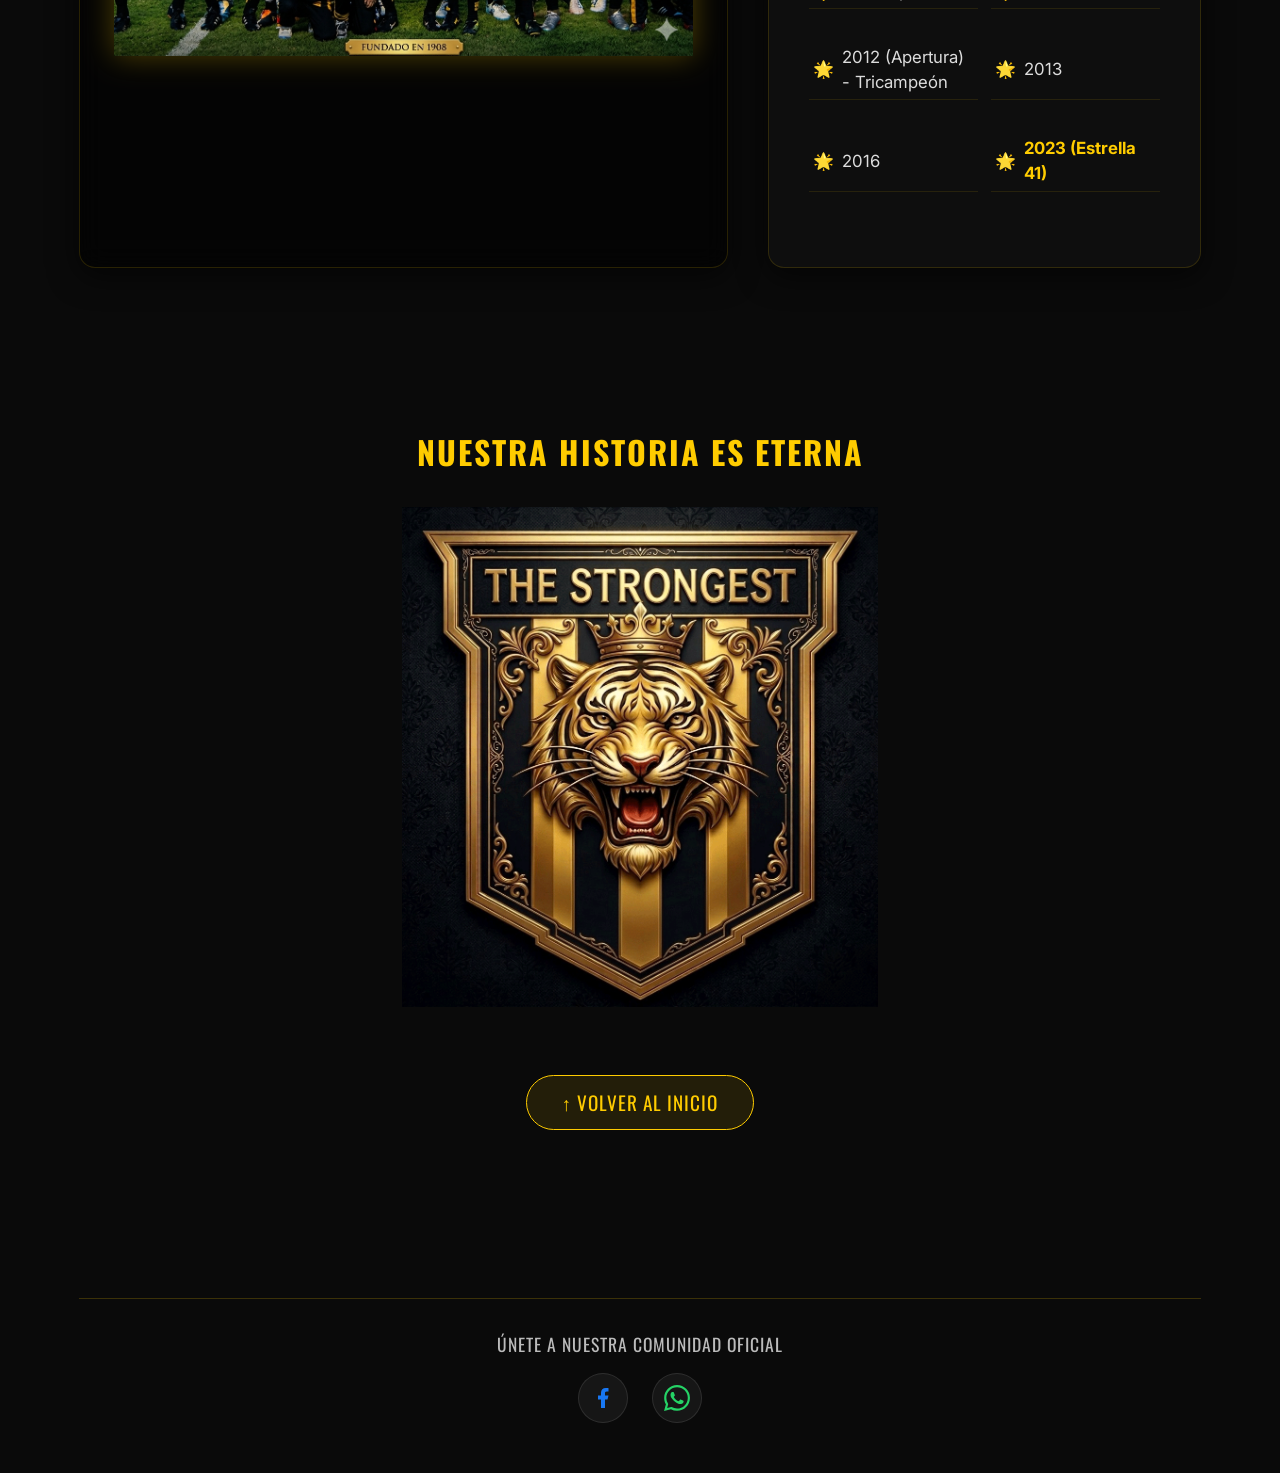
==== commit 4d2367fc: "Agregados iconos modernos de redes sociales en el pie de pagina" ====
--- a/historia.html
+++ b/historia.html
@@ -199,6 +199,24 @@
             </div>
         </div>
 
+        <!-- Redes Sociales -->
+        <div class="social-footer" style="text-align: center; margin-top: 3rem; padding-top: 2rem; border-top: 1px solid rgba(255,204,0,0.2);">
+            <p style="color: #bbb; font-size: 1.1rem; margin-bottom: 1rem; font-family: 'Oswald', sans-serif; letter-spacing: 1px; text-transform: uppercase;">Únete a nuestra comunidad oficial</p>
+            <div style="display: flex; justify-content: center; gap: 1.5rem;">
+                <a href="https://www.facebook.com/profile.php?id=61589896888814" target="_blank" class="social-icon fb-icon" style="display: flex; align-items: center; justify-content: center; width: 50px; height: 50px; border-radius: 50%; background: rgba(255,255,255,0.05); color: #1877F2; border: 1px solid rgba(255,255,255,0.1); transition: all 0.3s ease; text-decoration: none;">
+                    <svg viewBox="0 0 24 24" width="24" height="24" fill="currentColor"><path d="M14 13.5h2.5l1-4H14v-2c0-1.03 0-2 2-2h1.5V2.14c-.326-.043-1.557-.14-2.857-.14C11.928 2 10 3.657 10 6.7v2.8H7v4h3V22h4v-8.5z"/></svg>
+                </a>
+                <a href="https://whatsapp.com/channel/0029VaCy4aOJ93wQYquJHR3Q" target="_blank" class="social-icon wa-footer-icon" style="display: flex; align-items: center; justify-content: center; width: 50px; height: 50px; border-radius: 50%; background: rgba(255,255,255,0.05); color: #25D366; border: 1px solid rgba(255,255,255,0.1); transition: all 0.3s ease; text-decoration: none;">
+                    <svg viewBox="0 0 24 24" width="26" height="26" fill="currentColor"><path d="M17.472 14.382c-.297-.149-1.758-.867-2.03-.967-.273-.099-.471-.148-.67.15-.197.297-.767.966-.94 1.164-.173.199-.347.223-.644.075-.297-.15-1.255-.463-2.39-1.475-.883-.788-1.48-1.761-1.653-2.059-.173-.297-.018-.458.13-.606.134-.133.298-.347.446-.52.149-.174.198-.298.298-.497.099-.198.05-.371-.025-.52-.075-.149-.669-1.612-.916-2.207-.242-.579-.487-.5-.669-.51-.173-.008-.371-.01-.57-.01-.198 0-.52.074-.792.372-.272.297-1.04 1.016-1.04 2.479 0 1.462 1.065 2.875 1.213 3.074.149.198 2.096 3.2 5.077 4.487.709.306 1.262.489 1.694.625.712.227 1.36.195 1.871.118.571-.085 1.758-.719 2.006-1.413.248-.694.248-1.289.173-1.413-.074-.124-.272-.198-.57-.347m-5.421 7.403h-.004a9.87 9.87 0 01-5.031-1.378l-.361-.214-3.741.982.998-3.648-.235-.374a9.86 9.86 0 01-1.51-5.26c.001-5.45 4.436-9.884 9.888-9.884 2.64 0 5.122 1.03 6.988 2.898a9.825 9.825 0 012.893 6.994c-.003 5.45-4.437 9.884-9.885 9.884m8.413-18.297A11.815 11.815 0 0012.05 0C5.495 0 .16 5.335.157 11.892c0 2.096.547 4.142 1.588 5.945L.057 24l6.305-1.654a11.882 11.882 0 005.683 1.448h.005c6.554 0 11.89-5.335 11.893-11.893a11.821 11.821 0 00-3.48-8.413z"/></svg>
+                </a>
+            </div>
+            <style>
+                .social-icon:hover { transform: translateY(-5px) !important; background: rgba(255,255,255,0.1) !important; }
+                .fb-icon:hover { border-color: #1877F2 !important; box-shadow: 0 0 15px rgba(24,119,242,0.5); }
+                .wa-footer-icon:hover { border-color: #25D366 !important; box-shadow: 0 0 15px rgba(37,211,102,0.5); }
+            </style>
+        </div>
+
     </main>
 
     <!-- Floating WhatsApp -->
